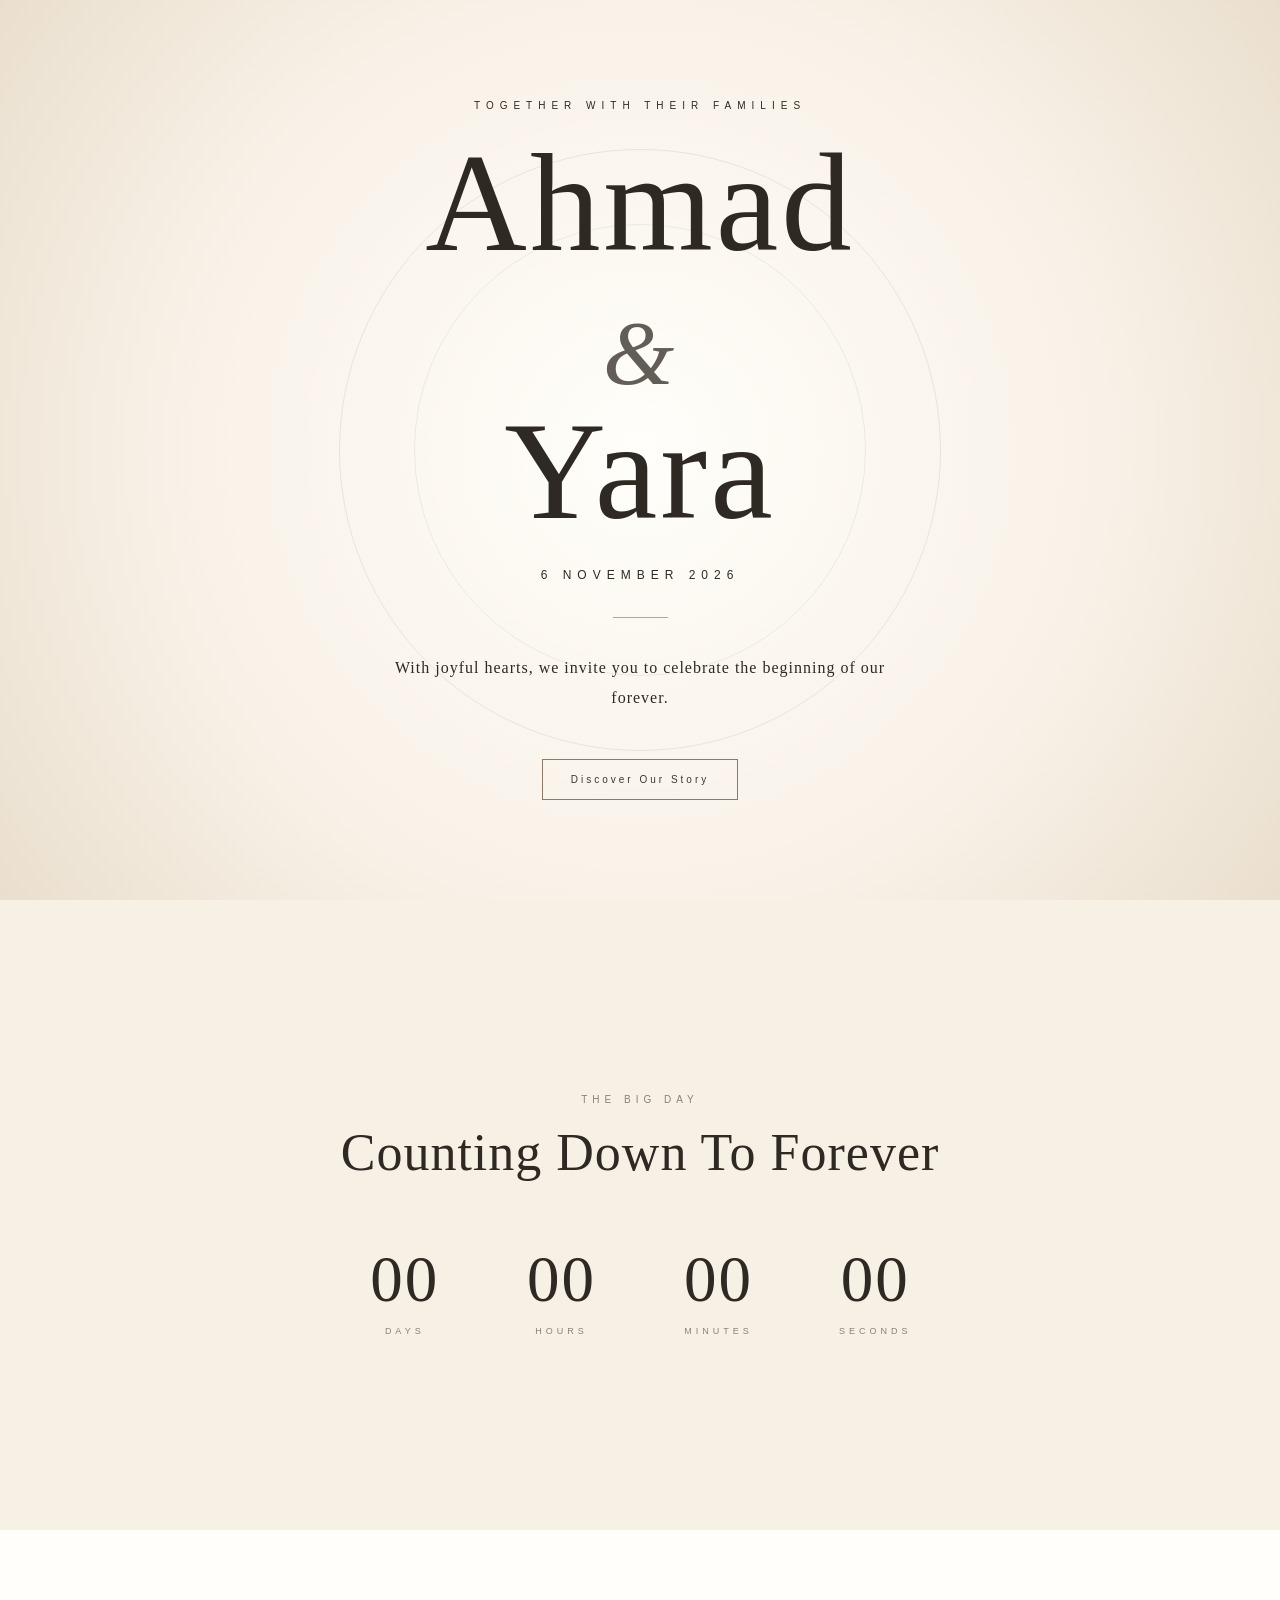
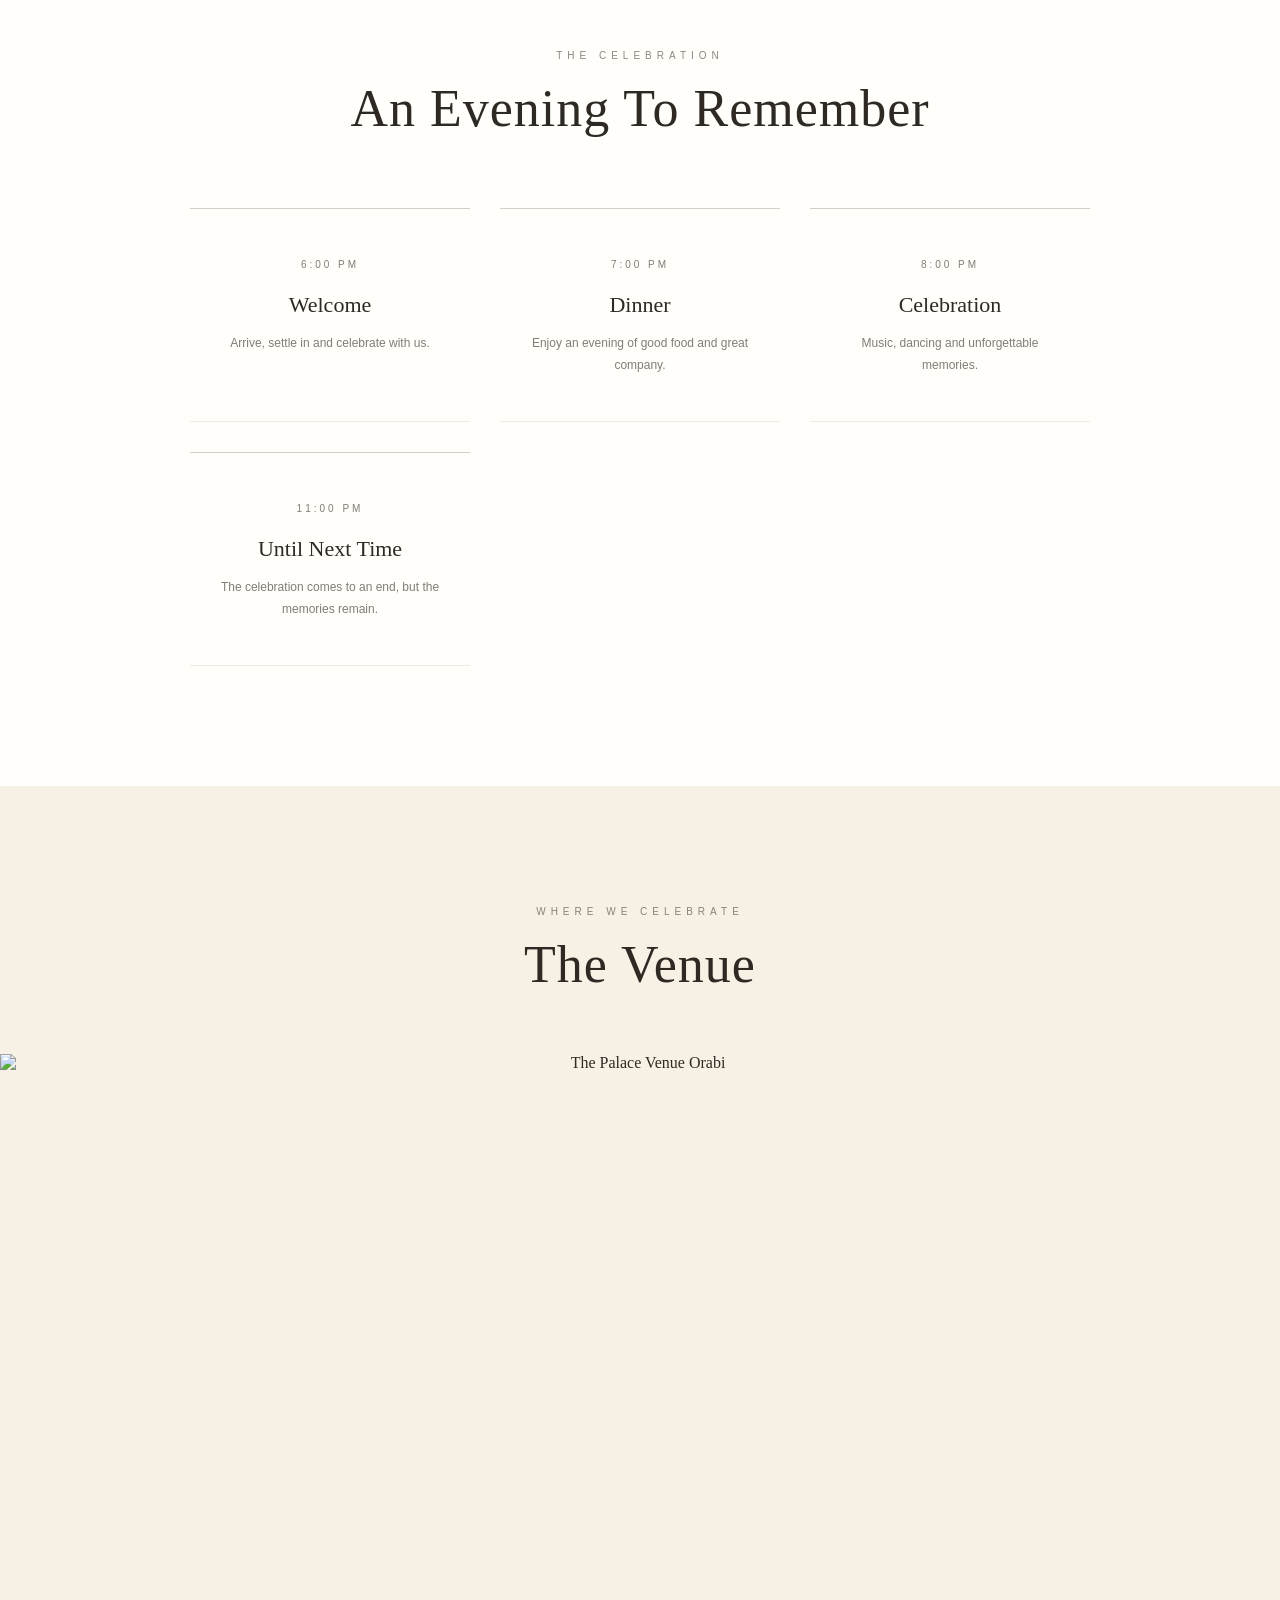
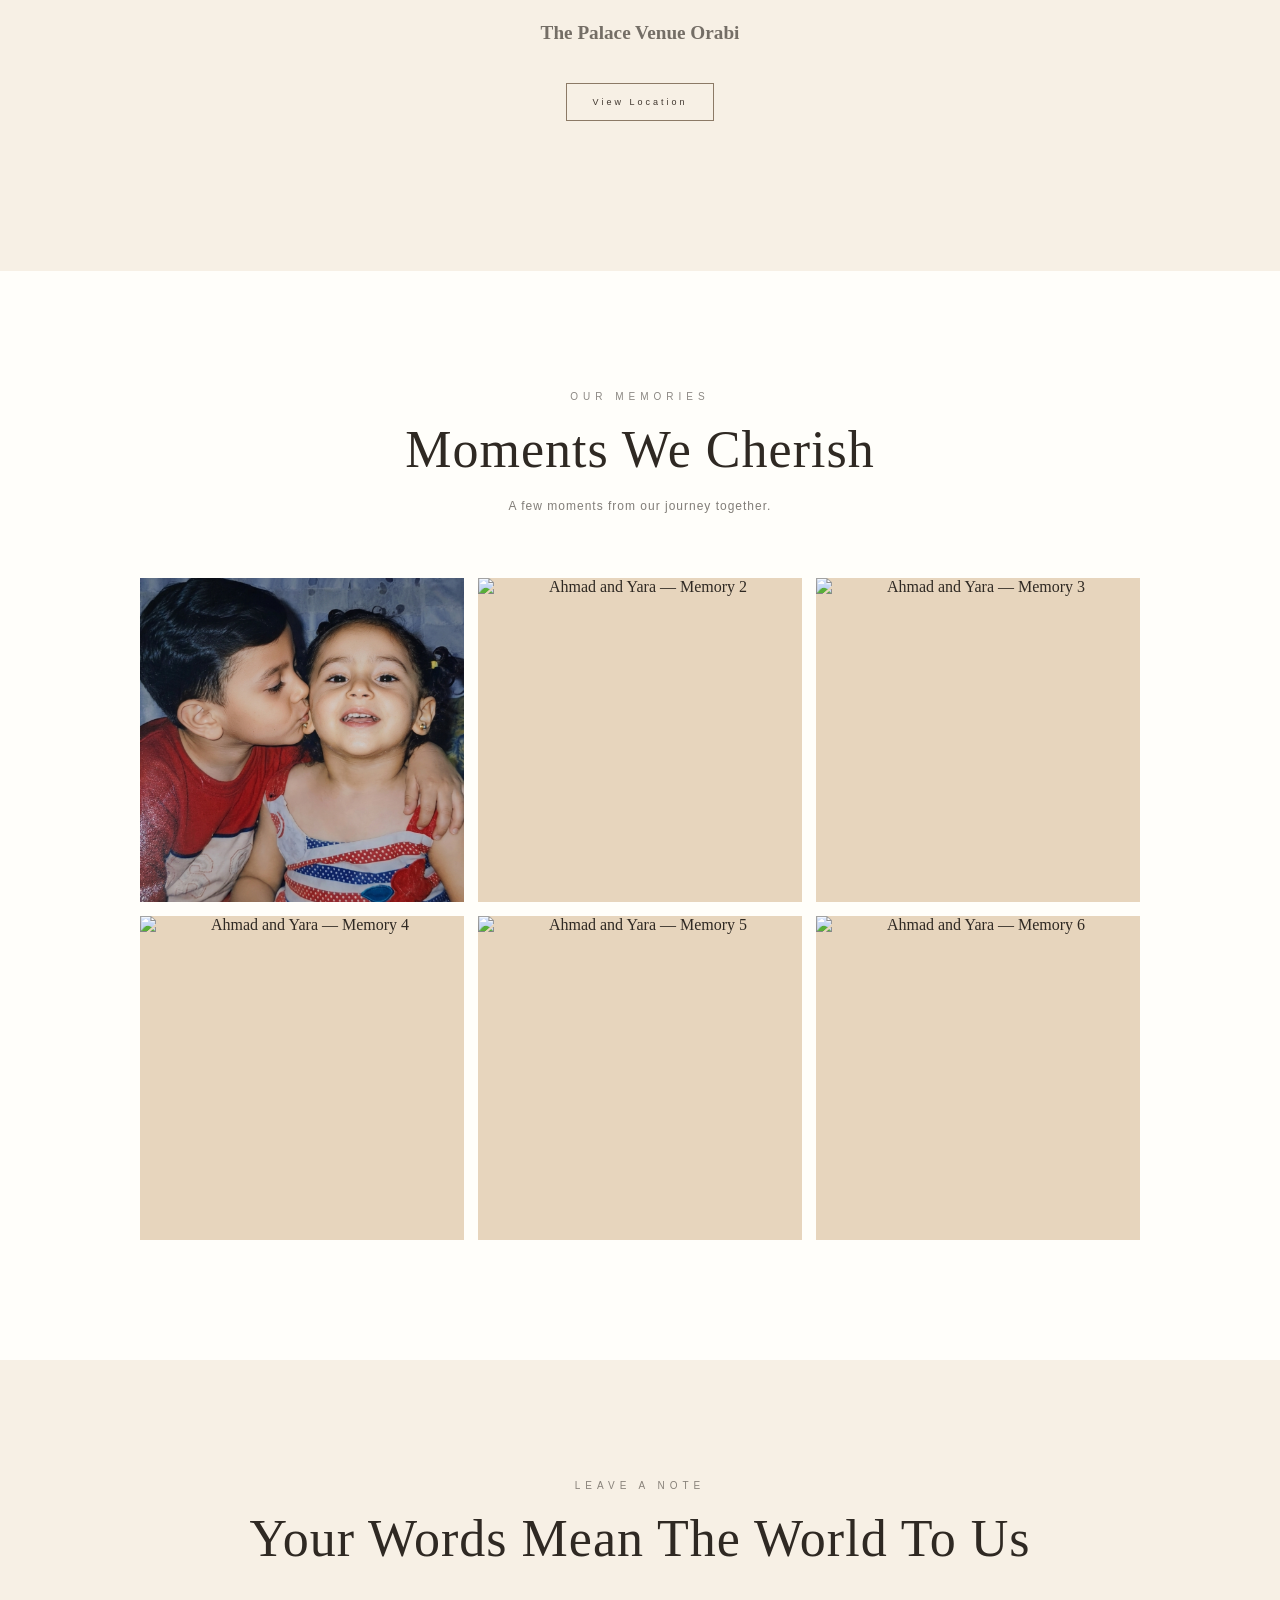
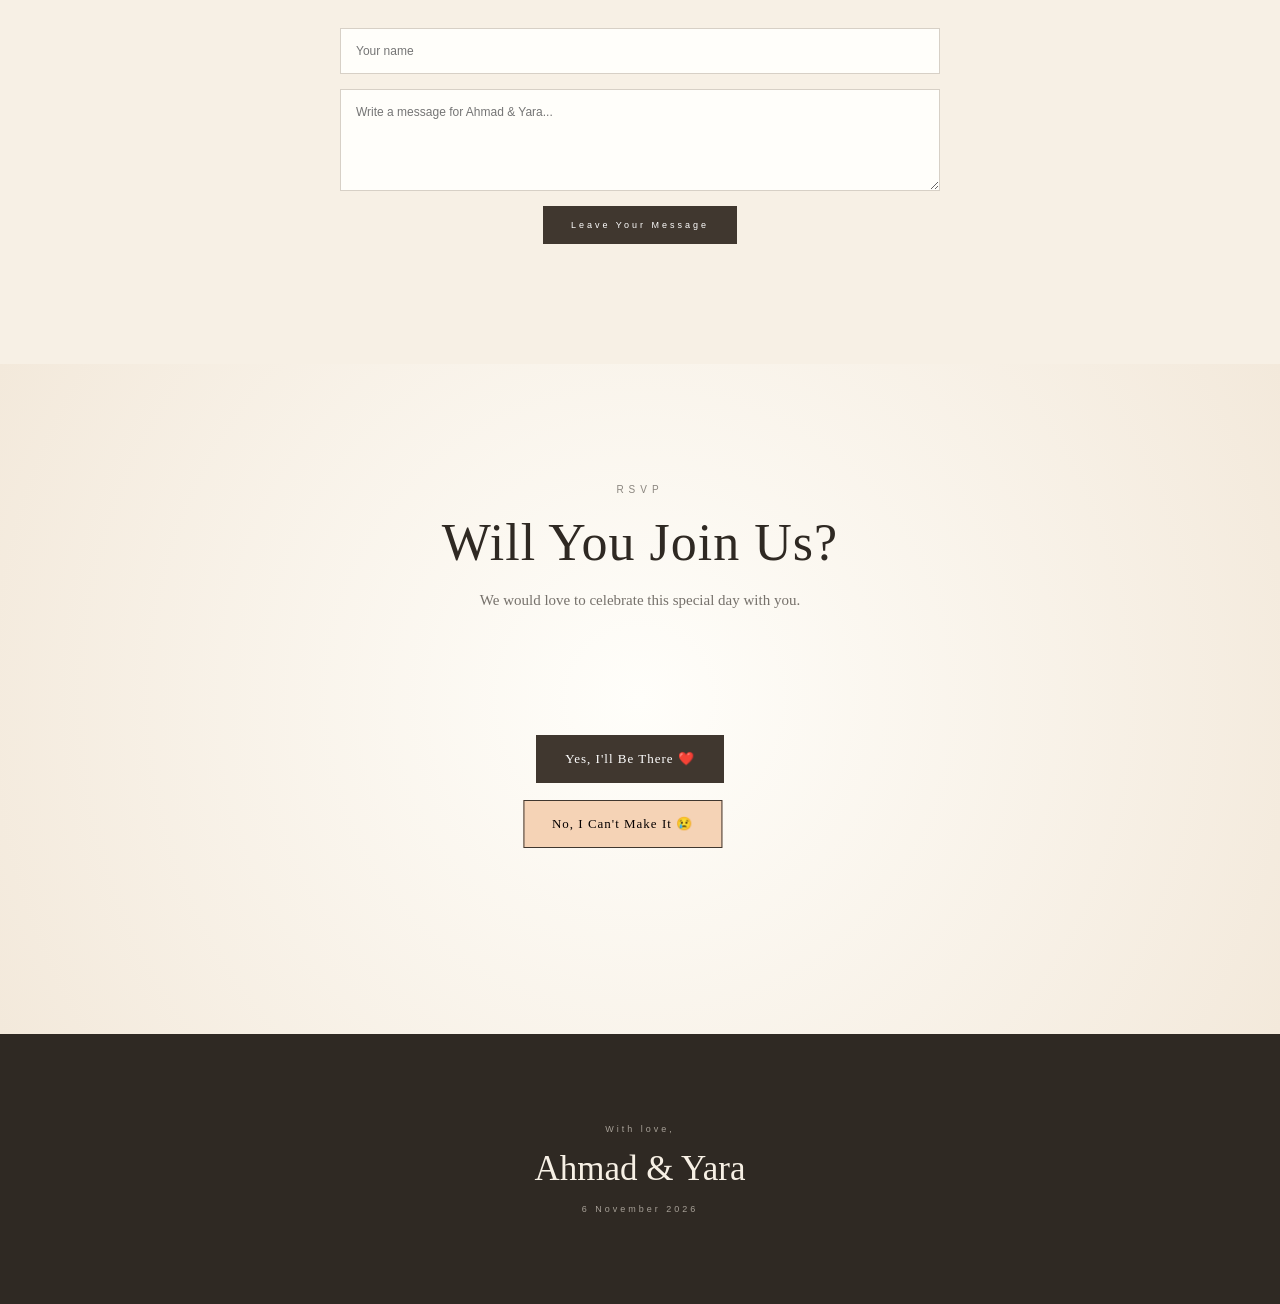
==== invitation.html @ 424bd029 "Initial wedding website" ====
<!DOCTYPE html>
<html lang="en">

<head>

    <meta charset="UTF-8">

    <meta
        name="viewport"
        content="width=device-width, initial-scale=1.0"
    >

    <title>Ahmad & Yara — Our Wedding</title>

    <link
        rel="stylesheet"
        href="invitation.css"
    >

</head>


<body>

    <!-- =====================================================
         WELCOME
    ====================================================== -->

    <section class="welcome" id="welcome">

        <p class="welcome-small">
            TOGETHER WITH THEIR FAMILIES
        </p>

        <h1>
            Ahmad <br>
            <span>&</span> <br>
            Yara
        </h1>

        <p class="welcome-date">
            6 NOVEMBER 2026
        </p>

        <div class="welcome-line"></div>

        <p class="welcome-message">
            With joyful hearts, we invite you to celebrate
            the beginning of our forever.
        </p>

        <a
            href="#countdown"
            class="scroll-button"
        >
            Discover Our Story
        </a>

    </section>


    <!-- =====================================================
         COUNTDOWN
    ====================================================== -->

    <section
        class="countdown-section"
        id="countdown"
    >

        <p class="section-label">
            THE BIG DAY
        </p>

        <h2>
            Counting Down To Forever
        </h2>

        <div class="countdown">

            <div class="countdown-item">
                <span id="days">00</span>
                <small>Days</small>
            </div>

            <div class="countdown-item">
                <span id="hours">00</span>
                <small>Hours</small>
            </div>

            <div class="countdown-item">
                <span id="minutes">00</span>
                <small>Minutes</small>
            </div>

            <div class="countdown-item">
                <span id="seconds">00</span>
                <small>Seconds</small>
            </div>

        </div>

    </section>


<!-- =====================================================
     AGENDA
====================================================== -->

<section
    class="agenda-section"
    id="agenda"
>

    <p class="section-label">
        THE CELEBRATION
    </p>

    <h2>
        An Evening To Remember
    </h2>


    <div class="agenda">

        <div class="agenda-item">

            <span class="agenda-time">
                6:00 PM
            </span>

            <h3>
                Welcome
            </h3>

            <p>
                Arrive, settle in and
                celebrate with us.
            </p>

        </div>


        <div class="agenda-item">

            <span class="agenda-time">
                7:00 PM
            </span>

            <h3>
                Dinner
            </h3>

            <p>
                Enjoy an evening of
                good food and great company.
            </p>

        </div>


        <div class="agenda-item">

            <span class="agenda-time">
                8:00 PM
            </span>

            <h3>
                Celebration
            </h3>

            <p>
                Music, dancing and
                unforgettable memories.
            </p>

        </div>


        <div class="agenda-item">

            <span class="agenda-time">
                11:00 PM
            </span>

            <h3>
                Until Next Time
            </h3>

            <p>
                The celebration comes to
                an end, but the memories remain.
            </p>

        </div>

    </div>

</section>



<!-- =====================================================
     VENUE
====================================================== -->

<section
    class="venue-section"
    id="venue"
>

    <p class="section-label">
        WHERE WE CELEBRATE
    </p>

    <h2>
        The Venue
    </h2>


    <!-- FULL WIDTH VENUE PHOTO -->

    <div class="venue-photo">

        <img
            src="photos/venue.jpg"
            alt="The Palace Venue Orabi"
        >

    </div>


    <!-- VENUE INFORMATION -->

    <div class="venue-info">

        <P style="font-size: larger; font-family: Georgia, 'Times New Roman', Times, serif;"> <b>The Palace Venue Orabi</b></P>


        <a
            href="https://maps.app.goo.gl/vaPX2fvupR7VfsCE7"
            class="location-button"
            target="_blank"
            rel="noopener noreferrer"
        >
            View Location
        </a>

    </div>

</section>



    <!-- =====================================================
     MEMORIES / PHOTOS
====================================================== -->

<section
    class="memories-section"
    id="memories"
>

    <p class="section-label">
        OUR MEMORIES
    </p>

    <h2>
        Moments We Cherish
    </h2>

    <p class="memories-intro">
        A few moments from our journey together.
    </p>


    <div class="photo-grid">

        <div class="photo-placeholder">
            <img
                src="Photos/photo1.jpg"
                alt="Ahmad and Yara — Memory 1"
            >
        </div>

        <div class="photo-placeholder">
            <img
                src="Photos/photo2.jpg"
                alt="Ahmad and Yara — Memory 2"
            >
        </div>

        <div class="photo-placeholder">
            <img
                src="Photos/photo3.jpg"
                alt="Ahmad and Yara — Memory 3"
            >
        </div>

        <div class="photo-placeholder">
            <img
                src="Photos/photo4.jpg"
                alt="Ahmad and Yara — Memory 4"
            >
        </div>

        <div class="photo-placeholder">
            <img
                src="Photos/photo5.jpg"
                alt="Ahmad and Yara — Memory 5"
            >
        </div>

        <div class="photo-placeholder">
            <img
                src="Photos/photo6.jpg"
                alt="Ahmad and Yara — Memory 6"
            >
        </div>

    </div>

</section>


    <!-- =====================================================
         COMMENTS
    ====================================================== -->

    <section
        class="comments-section"
        id="comments"
    >

        <p class="section-label">
            LEAVE A NOTE
        </p>

        <h2>
            Your Words Mean The World To Us
        </h2>

        <form class="comment-form">

            <input
                type="text"
                placeholder="Your name"
                required
            >

            <textarea
                placeholder="Write a message for Ahmad & Yara..."
                rows="5"
                required
            ></textarea>

            <button type="submit">
                Leave Your Message
            </button>

        </form>

    </section>


    <!-- =====================================================
         RSVP
    ====================================================== -->

    <section
        class="rsvp-section"
        id="rsvp"
    >

        <p class="section-label">
            RSVP
        </p>

        <h2>
            Will You Join Us?
        </h2>

        <p class="rsvp-message">
            We would love to celebrate this special
            day with you.
        </p>


        <div class="rsvp-buttons">

            <button
                class="rsvp-yes"
                id="rsvpYes"
            >
                Yes, I'll Be There ❤️
            </button><br>

            <button
                class="rsvp-no"
                id="rsvpNo"
            >
                No, I Can't Make It 😢
            </button>

        </div>

        <p
            class="rsvp-response"
            id="rsvpResponse"
        ></p>

    </section>


    <!-- =====================================================
         FOOTER
    ====================================================== -->

    <footer>

        <p>
            With love,
        </p>

        <h2>
            Ahmad & Yara
        </h2>

        <p>
            6 November 2026
        </p>

    </footer>


    <script src="invitation.js"></script>

</body>

</html>
---- invitation.css ----
/* =========================================================
RESET
========================================================= */

* {
  margin: 0;
  padding: 0;
  box-sizing: border-box;
  }

html {
scroll-behavior: smooth;
}

body {
font-family: Georgia, "Times New Roman", serif;
color: #2f2923;
background: #faf6ed;
overflow-x: hidden;
}

/* =========================================================
GLOBAL
========================================================= */

section {
position: relative;
width: 100%;
padding: 120px 8vw;
}

.section-label {
font-family: Arial, sans-serif;
font-size: 10px;
letter-spacing: 5px;
opacity: 0.55;
margin-bottom: 18px;
}

section h2 {
font-size: clamp(32px, 5vw, 52px);
font-weight: normal;
letter-spacing: 1px;
}

/* =========================================================
WELCOME
========================================================= */

.welcome {
min-height: 100vh;
min-height: 100svh;

display: flex;
flex-direction: column;
align-items: center;
justify-content: center;

text-align: center;

padding: 80px 20px;

background:
    radial-gradient(
        circle at center,
        #fffefa 0%,
        #f8f1e7 60%,
        #eadfce 100%
    );

overflow: hidden;

}

/* =========================================================
WELCOME DECORATIVE CIRCLES
========================================================= */

.welcome::before {
content: "";

position: absolute;

width: 600px;
height: 600px;

border:
    1px solid
    rgba(
        140,
        122,
        102,
        0.15
    );

border-radius: 50%;

top: 50%;
left: 50%;

transform:
    translate(
        -50%,
        -50%
    );

pointer-events: none;

}

.welcome::after {
content: "";

position: absolute;

width: 450px;
height: 450px;

border:
    1px solid
    rgba(
        140,
        122,
        102,
        0.12
    );

border-radius: 50%;

top: 50%;
left: 50%;

transform:
    translate(
        -50%,
        -50%
    );

pointer-events: none;

}

/* =========================================================
WELCOME TEXT
========================================================= */

.welcome-small {
position: relative;
z-index: 2;

font-family: Arial, sans-serif;
font-size: 10px;
letter-spacing: 6px;

opacity: 0.55;

margin-bottom: 25px;

animation:
    fadeUp
    1s
    ease
    both;

}

.welcome h1 {
position: relative;
z-index: 2;

font-size:
    clamp(
        65px,
        11vw,
        145px
    );

font-weight: normal;

line-height: 0.95;

letter-spacing: 3px;

animation:
    fadeUp
    1s
    ease
    0.15s
    both;

}

.welcome h1 span {
font-style: italic;
font-size: 0.65em;
margin: 0 12px;
opacity: 0.75;
}

.welcome-date {
position: relative;
z-index: 2;

margin-top: 30px;

font-family: Arial, sans-serif;
font-size: 12px;
letter-spacing: 6px;

opacity: 0.65;

animation:
    fadeUp
    1s
    ease
    0.3s
    both;

}

/* =========================================================
WELCOME LINE
========================================================= */

.welcome-line {
width: 55px;
height: 1px;

background: #8c7a66;

margin: 35px 0;

opacity: 0.65;

animation:
    expandLine
    1s
    ease
    0.45s
    both;

}

/* =========================================================
WELCOME MESSAGE
========================================================= */

.welcome-message {
position: relative;
z-index: 2;

max-width: 500px;

font-size: 16px;

line-height: 1.9;

letter-spacing: 1px;

opacity: 0.7;

animation:
    fadeUp
    1s
    ease
    0.5s
    both;

}

/* =========================================================
DISCOVER BUTTON
========================================================= */

.scroll-button {
position: relative;
z-index: 2;

display: inline-block;

margin-top: 45px;

padding:
    14px
    28px;

border:
    1px solid
    #8c7a66;

color: #40372f;

text-decoration: none;

font-family: Arial, sans-serif;
font-size: 10px;
letter-spacing: 3px;

transition:
    background 0.35s ease,
    color 0.35s ease,
    transform 0.35s ease;

animation:
    fadeUp
    1s
    ease
    0.65s
    both;

}

.scroll-button:hover {
background: #40372f;
color: #ffffff;

transform:
    translateY(-3px);

}

/* =========================================================
COUNTDOWN
========================================================= */

.countdown-section {
min-height: 70vh;

display: flex;
flex-direction: column;

align-items: center;
justify-content: center;

text-align: center;

background: #f7f0e5;

}

.countdown-section h2 {
margin-bottom: 65px;
}

.countdown {
display: flex;

align-items: center;
justify-content: center;

gap:
    clamp(
        25px,
        6vw,
        80px
    );

}

.countdown-item {
display: flex;
flex-direction: column;

align-items: center;

min-width: 80px;

}

.countdown-item span {
font-size:
clamp(
38px,
6vw,
65px
);

font-weight: normal;

line-height: 1;

letter-spacing: 2px;

}

.countdown-item small {
margin-top: 14px;

font-family: Arial, sans-serif;

font-size: 9px;

letter-spacing: 4px;

text-transform: uppercase;

opacity: 0.55;

}

/* =========================================================
AGENDA
========================================================= */

.agenda-section {
background: #fffefa;
text-align: center;
}

.agenda {
max-width: 900px;

margin:
    70px
    auto
    0;

display: grid;

grid-template-columns:
    repeat(
        3,
        1fr
    );

gap: 30px;

}

.agenda-item {
padding:
45px
25px;

border-top:
    1px solid
    rgba(
        140,
        122,
        102,
        0.35
    );

border-bottom:
    1px solid
    rgba(
        140,
        122,
        102,
        0.15
    );

}

.agenda-time {
font-family: Arial, sans-serif;

font-size: 10px;

letter-spacing: 3px;

opacity: 0.6;

}

.agenda-item h3 {
margin:
20px
0
15px;

font-size: 22px;

font-weight: normal;

}

.agenda-item p {
font-family: Arial, sans-serif;

font-size: 12px;

line-height: 1.8;

opacity: 0.6;

}

/* =========================================================
VENUE
========================================================= */

.venue-section {
background: #f7f0e5;

text-align: center;

padding-left: 0;
padding-right: 0;

}

.venue-section .section-label,
.venue-section > h2 {
margin-left: 20px;
margin-right: 20px;
}

/* =========================================================
VENUE PHOTO
========================================================= */

.venue-photo {
width: 100%;

margin-top: 60px;

overflow: hidden;

position: relative;

height: 55vh;

min-height: 350px;

max-height: 650px;

}

.venue-photo img {
width: 100%;
height: 100%;

display: block;

object-fit: cover;

object-position: center;

transition:
    transform
    1s
    ease;

}

.venue-photo:hover img {
transform:
scale(1.02);
}

/* =========================================================
VENUE INFORMATION
========================================================= */

.venue-info {
padding:
65px
20px
30px;

display: flex;

flex-direction: column;

align-items: center;
justify-content: center;

}

.venue-info h3 {
font-size: 30px;

font-weight: normal;

margin-bottom: 20px;

}

.venue-info p {
font-family: Arial, sans-serif;

font-size: 12px;

line-height: 2;

opacity: 0.65;

}

.location-button {
margin-top: 30px;

padding:
    13px
    26px;

border:
    1px solid
    #8c7a66;

color: #40372f;

text-decoration: none;

font-family: Arial, sans-serif;

font-size: 9px;

letter-spacing: 3px;

transition:
    background 0.3s ease,
    color 0.3s ease,
    transform 0.3s ease;

}

.location-button:hover {
background: #40372f;

color: white;

transform:
    translateY(-2px);

}

/* =========================================================
MEMORIES
========================================================= */

.memories-section {
background: #fffefa;

text-align: center;

}

.memories-intro {
margin-top: 20px;

font-family: Arial, sans-serif;

font-size: 12px;

letter-spacing: 1px;

opacity: 0.6;

}

/* =========================================================
PHOTO GRID
========================================================= */

.photo-grid {
width:
min(
1000px,
90vw
);

margin:
    65px
    auto
    0;

display: grid;

grid-template-columns:
    repeat(
        3,
        1fr
    );

gap: 14px;

}

/* =========================================================
PHOTO BOX
========================================================= */

.photo-placeholder {
position: relative;

width: 100%;

aspect-ratio: 1 / 1;

overflow: hidden;

background: #e7d5bd;

cursor: pointer;

}

/* =========================================================
PHOTO
========================================================= */

.photo-placeholder img {
width: 100%;
height: 100%;

display: block;

object-fit: cover;

object-position: center;

transition:
    transform
    0.7s
    cubic-bezier(
        0.65,
        0,
        0.35,
        1
    );

}

.photo-placeholder:hover img {
transform:
scale(1.06);
}

/* =========================================================
PHOTO OVERLAY
========================================================= */

.photo-placeholder::after {
content: "";

position: absolute;

inset: 0;

background:
    rgba(
        47,
        41,
        35,
        0
    );

pointer-events: none;

transition:
    background
    0.4s
    ease;

}

.photo-placeholder:hover::after {
background:
rgba(
47,
41,
35,
0.12
);
}

/* =========================================================
COMMENTS
========================================================= */

.comments-section {
background: #f7f0e5;

text-align: center;

}

.comment-form {
max-width: 600px;

margin:
    60px
    auto
    0;

display: flex;

flex-direction: column;

gap: 15px;

}

.comment-form input,
.comment-form textarea {
width: 100%;

padding: 15px;

border:
    1px solid
    rgba(
        140,
        122,
        102,
        0.35
    );

background: #fffefa;

font-family: Arial, sans-serif;

font-size: 12px;

color: #342d26;

outline: none;

resize: vertical;

}

.comment-form input:focus,
.comment-form textarea:focus {
border-color:
#8c7a66;
}

.comment-form button {
align-self: center;

padding:
    14px
    28px;

border: none;

background: #40372f;

color: white;

font-family: Arial, sans-serif;

font-size: 9px;

letter-spacing: 3px;

cursor: pointer;

transition:
    transform 0.3s ease,
    opacity 0.3s ease;

}

.comment-form button:hover {
transform:
translateY(-2px);

opacity: 0.9;

}

/* =========================================================
RSVP SECTION
========================================================= */

.rsvp-section {
min-height: 70vh;

display: flex;

flex-direction: column;

align-items: center;

justify-content: center;

text-align: center;

background:
    radial-gradient(
        circle at center,
        #fffefa,
        #f3e9db
    );

/*
 * IMPORTANT:
 * Prevents the playground from
 * affecting the rest of the page.
 */

overflow: hidden;

}

.rsvp-message {
margin-top: 20px;

font-size: 15px;

opacity: 0.65;

}

/* =========================================================
RSVP PLAYGROUND
========================================================= */

.rsvp-buttons {
position: relative;

width:
    min(
        700px,
        90vw
    );

height: 220px;

margin-top: 40px;

display: flex;

align-items: center;

justify-content: center;

gap: 20px;

}

/* =========================================================
RSVP BUTTON BASE
========================================================= */

.rsvp-buttons button {
padding:
15px
28px;

font-family:
    Georgia,
    "Times New Roman",
    serif;

font-size: 13px;

letter-spacing: 1px;

cursor: pointer;

border-radius: 0;

white-space: nowrap;

}

/* =========================================================
YES BUTTON
========================================================= */

.rsvp-yes {
position: relative;

border:
    1px solid
    #40372f;

background:
    #40372f;

color: white;

z-index: 10;

transition:
    transform
    0.3s
    ease;

}

.rsvp-yes:hover {
transform:
translateY(-3px);
}

/* =========================================================
NO BUTTON
========================================================= */

.rsvp-no {
    position: absolute;

    left: 47.5%;
    top: calc(50% + 65px);

    transform: translate(-50%, -50%);

    background: #f5d3b6;
    color: #060000;
    border: 1px solid #40372f;

    white-space: nowrap;
    z-index: 20;

    transition:
        left 0.65s cubic-bezier(0.25, 0.8, 0.25, 1),
        top 0.65s cubic-bezier(0.25, 0.8, 0.25, 1),
        transform 0.2s ease;

}

/* =========================================================
NO BUTTON HOVER
========================================================= */

.rsvp-no:hover {
transform:
scale(1.05);
}

/* =========================================================
NO BUTTON ACCEPTED
========================================================= */

.rsvp-no.accepted {
opacity: 0;

pointer-events: none;

transform:
    scale(0);

}

/* =========================================================
RSVP RESPONSE
========================================================= */

.rsvp-response {
margin-top: 20px;

font-size: 15px;

min-height: 25px;

opacity: 0.75;

transition:
    opacity
    0.3s
    ease;

}

/* =========================================================
FOOTER
========================================================= */

footer {
padding:
80px
20px;

text-align: center;

background:
    #2f2923;

color:
    #f7f0e5;

}

footer p {
font-family:
Arial,
sans-serif;

font-size: 9px;

letter-spacing: 3px;

opacity: 0.6;

margin: 10px 0;

}

footer h2 {
margin:
15px 0;

font-size: 35px;

font-weight: normal;

}

/* =========================================================
ANIMATIONS
========================================================= */

@keyframes fadeUp {

from {
    opacity: 0;

    transform:
        translateY(25px);
}

to {
    opacity: 1;

    transform:
        translateY(0);
}

}

@keyframes expandLine {

from {
    width: 0;

    opacity: 0;
}

to {
    width: 55px;

    opacity: 0.65;
}

}

/* =========================================================
MOBILE
========================================================= */

@media (max-width: 700px) {

section {
    padding:
        90px
        20px;
}


/* =====================================================
   WELCOME
===================================================== */

.welcome {
    min-height: 100svh;
}

.welcome::before {
    width: 380px;
    height: 380px;
}

.welcome::after {
    width: 290px;
    height: 290px;
}

.welcome h1 {
    font-size:
        clamp(
            52px,
            16vw,
            85px
        );

    letter-spacing: 1px;
}

.welcome h1 span {
    margin:
        0 5px;
}

.welcome-date {
    font-size: 10px;
    letter-spacing: 4px;
}

.welcome-message {
    max-width: 320px;

    font-size: 14px;
}


/* =====================================================
   COUNTDOWN
===================================================== */

.countdown-section {
    min-height: 60vh;
}

.countdown-section h2 {
    margin-bottom: 45px;
}

.countdown {
    gap: 12px;

    width: 100%;
}

.countdown-item {
    min-width: 55px;
}

.countdown-item span {
    font-size: 32px;
}

.countdown-item small {
    font-size: 7px;

    letter-spacing: 2px;
}


/* =====================================================
   AGENDA
===================================================== */

.agenda {
    grid-template-columns:
        1fr;

    margin-top: 45px;

    gap: 0;
}

.agenda-item {
    padding:
        35px
        20px;
}


/* =====================================================
   VENUE
===================================================== */

.venue-photo {
    width: 100%;

    height: 45vh;

    min-height: 250px;

    max-height: 500px;

    margin-top: 45px;
}

.venue-info {
    padding:
        40px
        25px
        30px;
}

.venue-info h3 {
    font-size: 26px;
}


/* =====================================================
   MEMORIES
===================================================== */

.photo-grid {
    width: 100%;

    grid-template-columns:
        repeat(
            2,
            1fr
        );

    gap: 8px;

    margin-top: 45px;
}

.photo-placeholder {
    aspect-ratio: 1 / 1;
}

.photo-placeholder img {
    width: 100%;
    height: 100%;

    object-fit: cover;
}


/* =====================================================
   COMMENTS
===================================================== */

.comment-form {
    margin-top: 45px;
}


/* =====================================================
   RSVP
===================================================== */

.rsvp-section {
    min-height: 65vh;

    overflow: hidden;
}

.rsvp-buttons {
    width:
        100%;

    max-width:
        500px;

    height:
        250px;

    margin-top:
        30px;
}

.rsvp-buttons button {
    padding:
        14px
        20px;

    font-size:
        12px;
}

.rsvp-yes {
    position:
        relative;

    z-index:
        10;
}

/*
 * DO NOT set left/top/transform here.
 *
 * JavaScript controls them.
 */

.rsvp-no {
        position: absolute;

    left: 47.5%;
    top: calc(50% + 65px);

    transform: translate(-50%, -50%);

    background: #f5d3b6;
    color: #060000;
    border: 1px solid #40372f;

    white-space: nowrap;
    z-index: 20;

    transition:
        left 0.65s cubic-bezier(0.25, 0.8, 0.25, 1),
        top 0.65s cubic-bezier(0.25, 0.8, 0.25, 1),
        transform 0.2s ease;
}


/* =====================================================
   FOOTER
===================================================== */

footer h2 {
    font-size: 28px;
}

}

/* =========================================================
VERY SMALL PHONES
========================================================= */

@media (max-width: 400px) {

.countdown {
    gap: 7px;
}

.countdown-item {
    min-width: 48px;
}

.countdown-item span {
    font-size: 27px;
}

.countdown-item small {
    font-size: 6px;

    letter-spacing:
        1.5px;
}

.photo-grid {
    gap: 6px;
}


/* RSVP */

.rsvp-buttons {
    height:
        260px;
}

.rsvp-buttons button {
    font-size:
        11px;

    padding:
        13px
        16px;
}

}
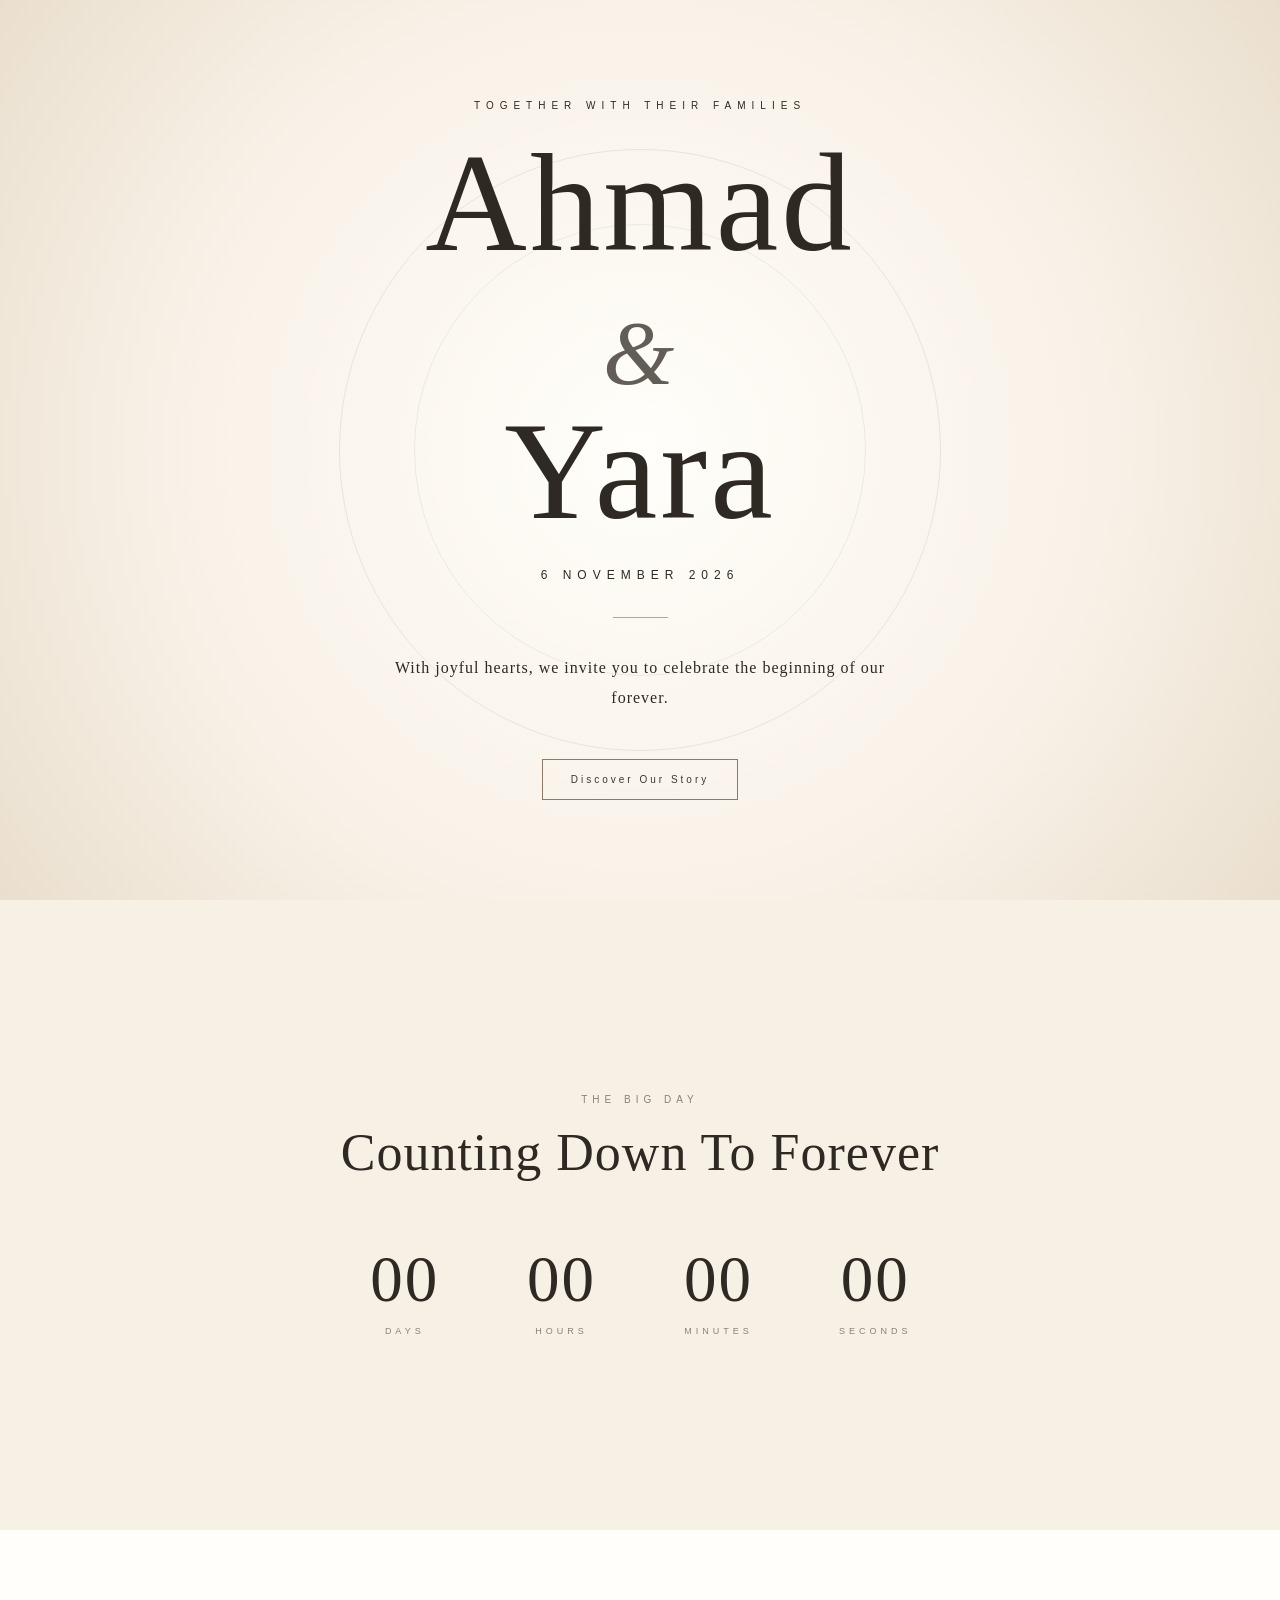
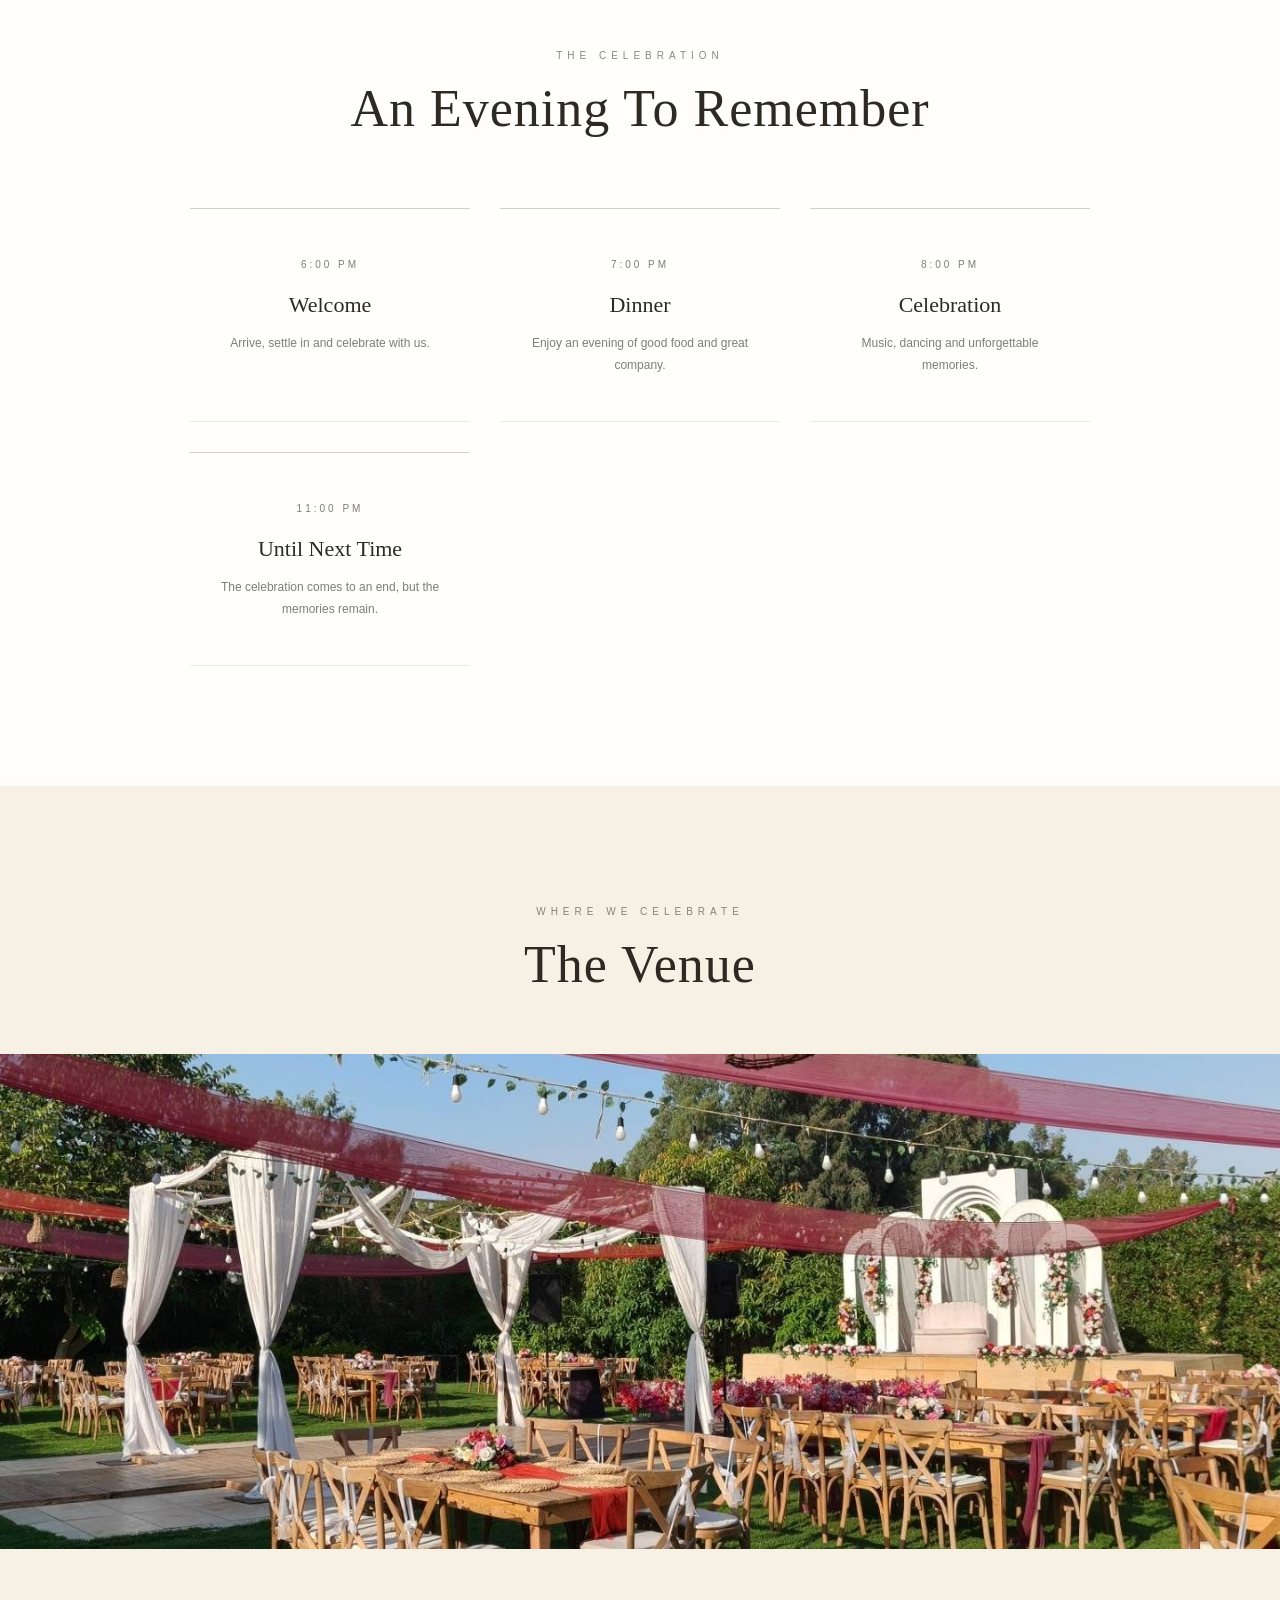
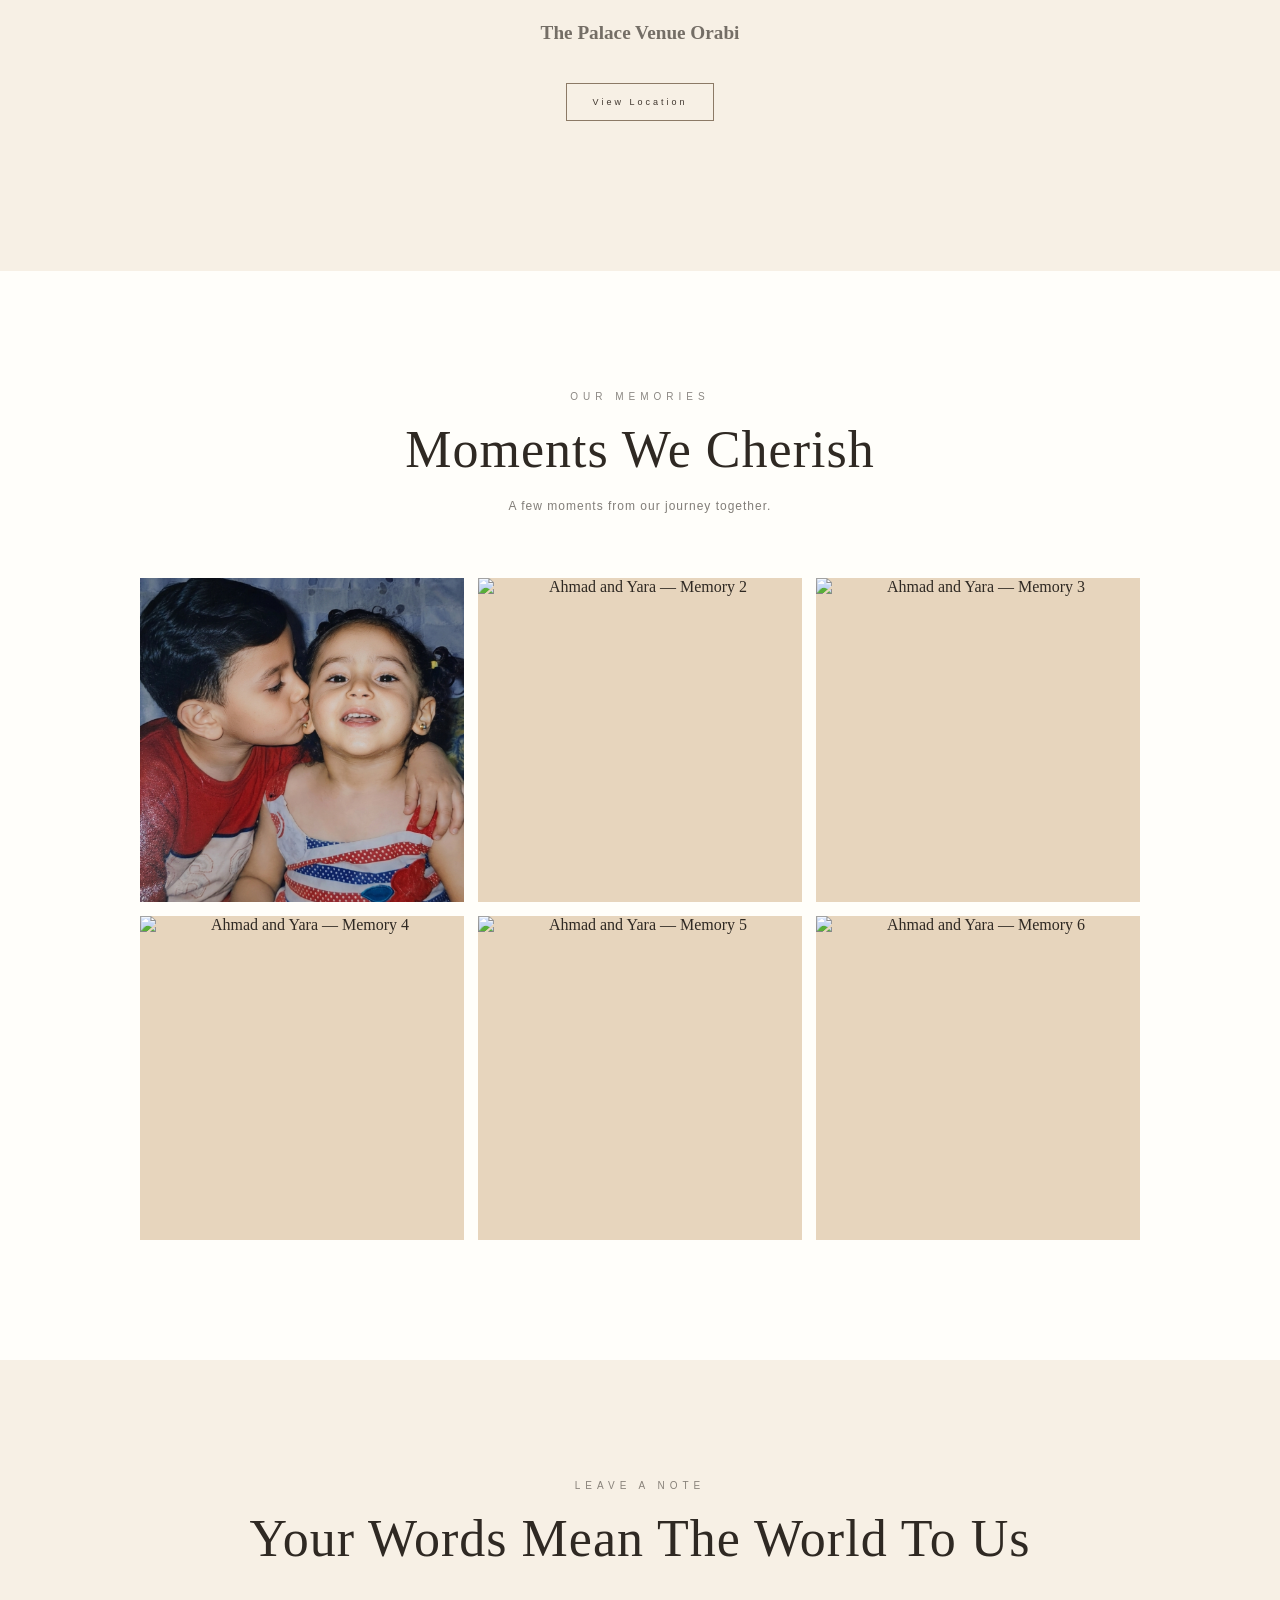
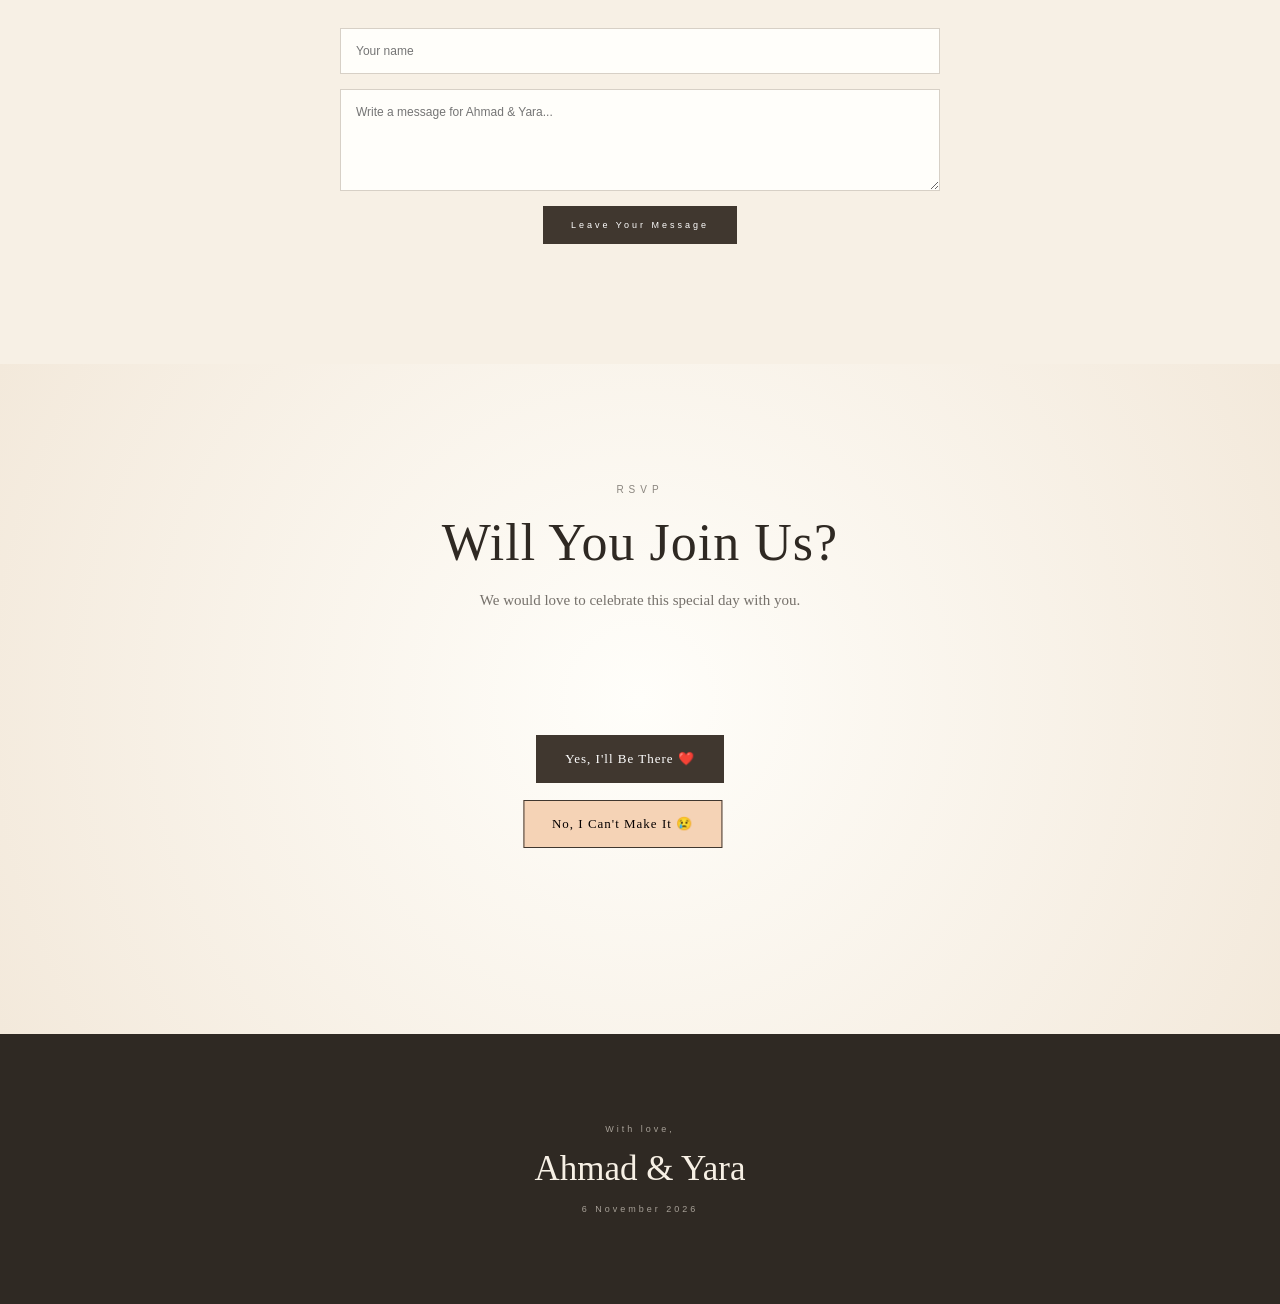
==== commit 3acfe0ba: "Fix venue photo issue" ====
--- a/invitation.html
+++ b/invitation.html
@@ -223,7 +223,7 @@
     <div class="venue-photo">
 
         <img
-            src="photos/venue.jpg"
+            src="Photos/venue.jpg"
             alt="The Palace Venue Orabi"
         >
 
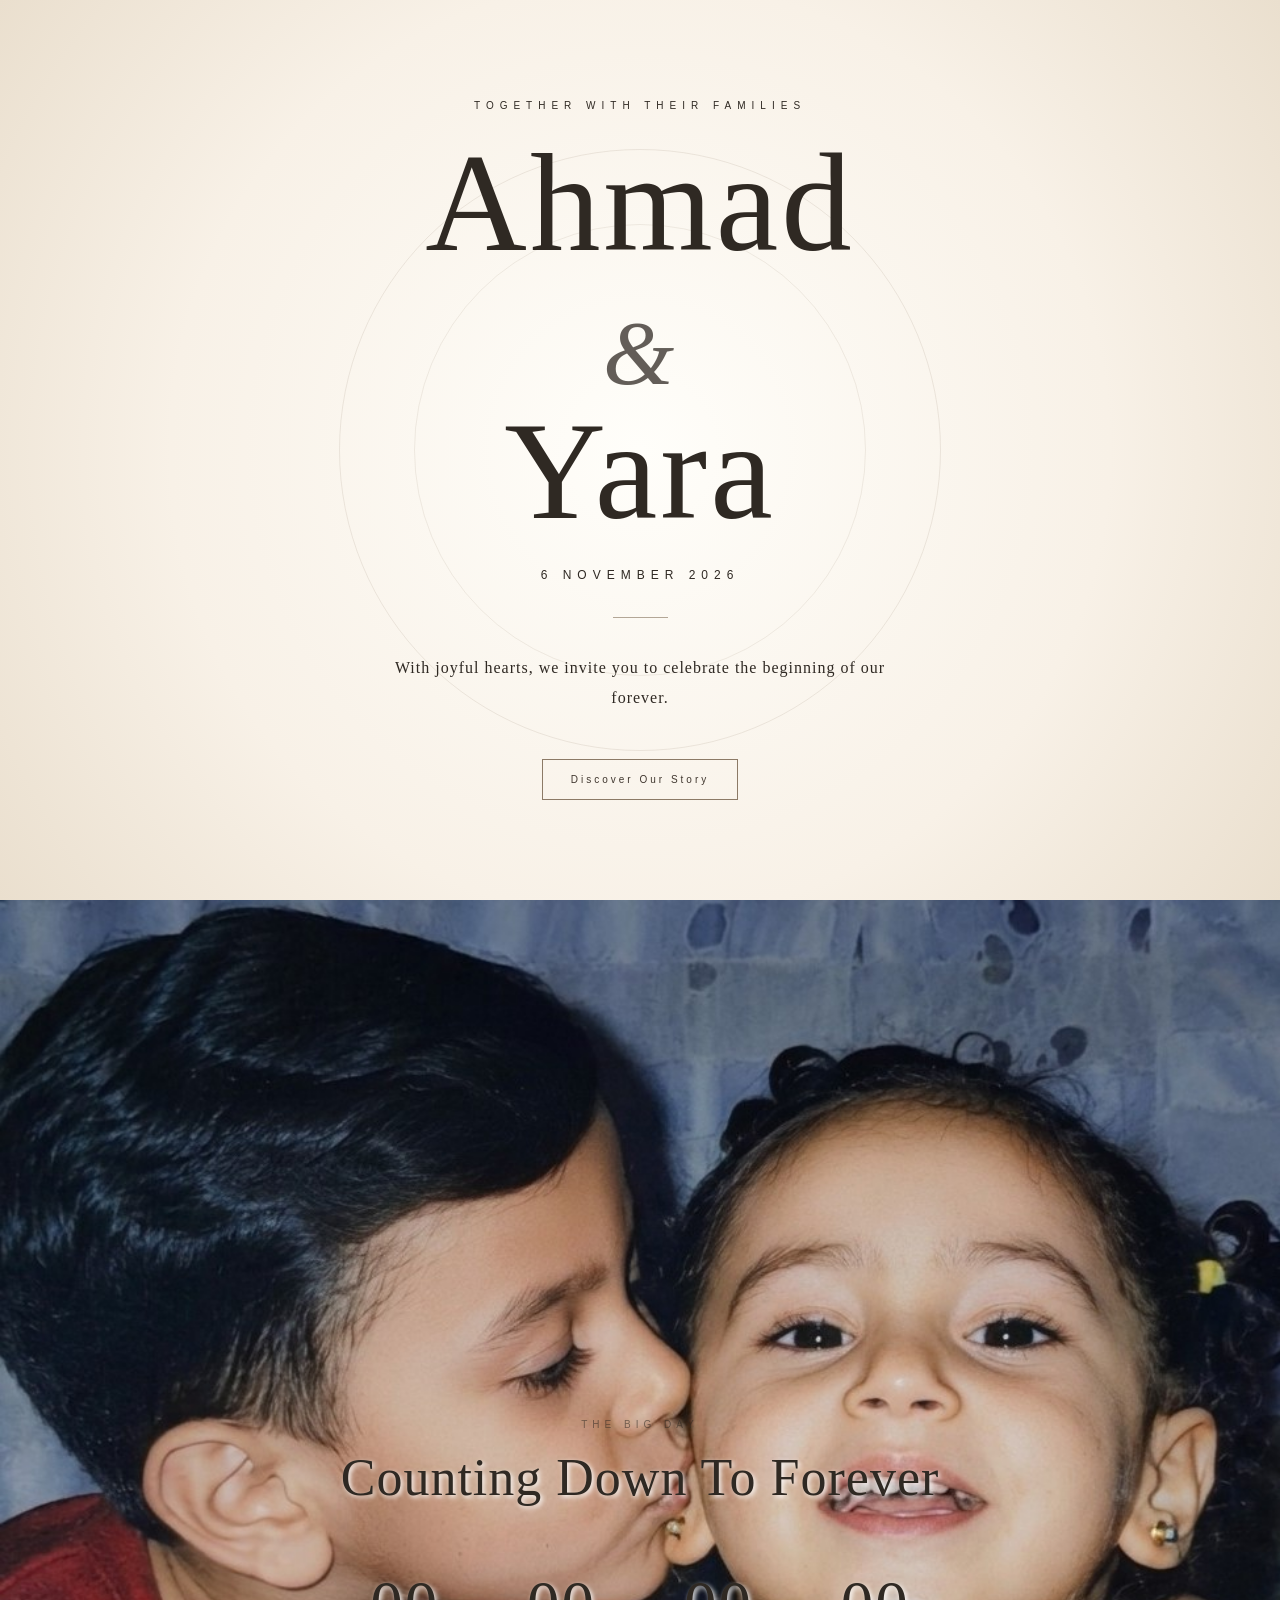
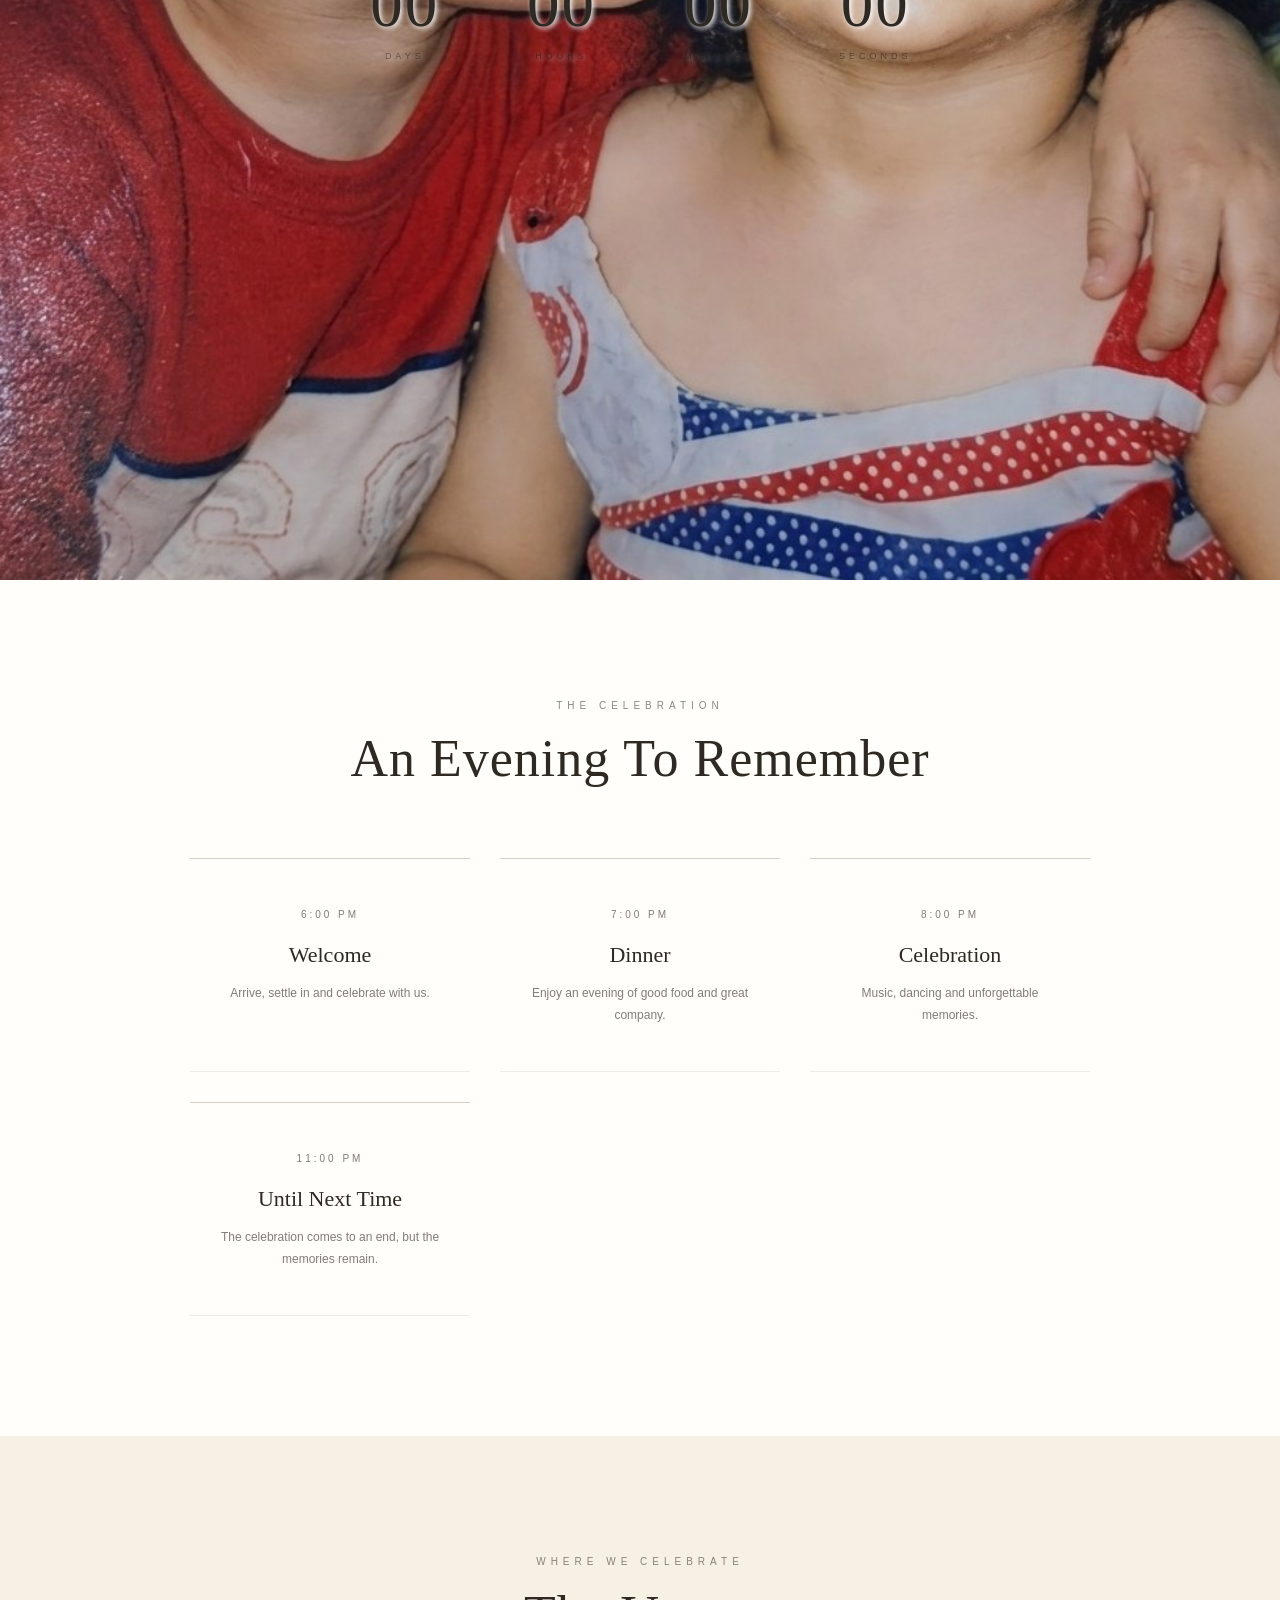
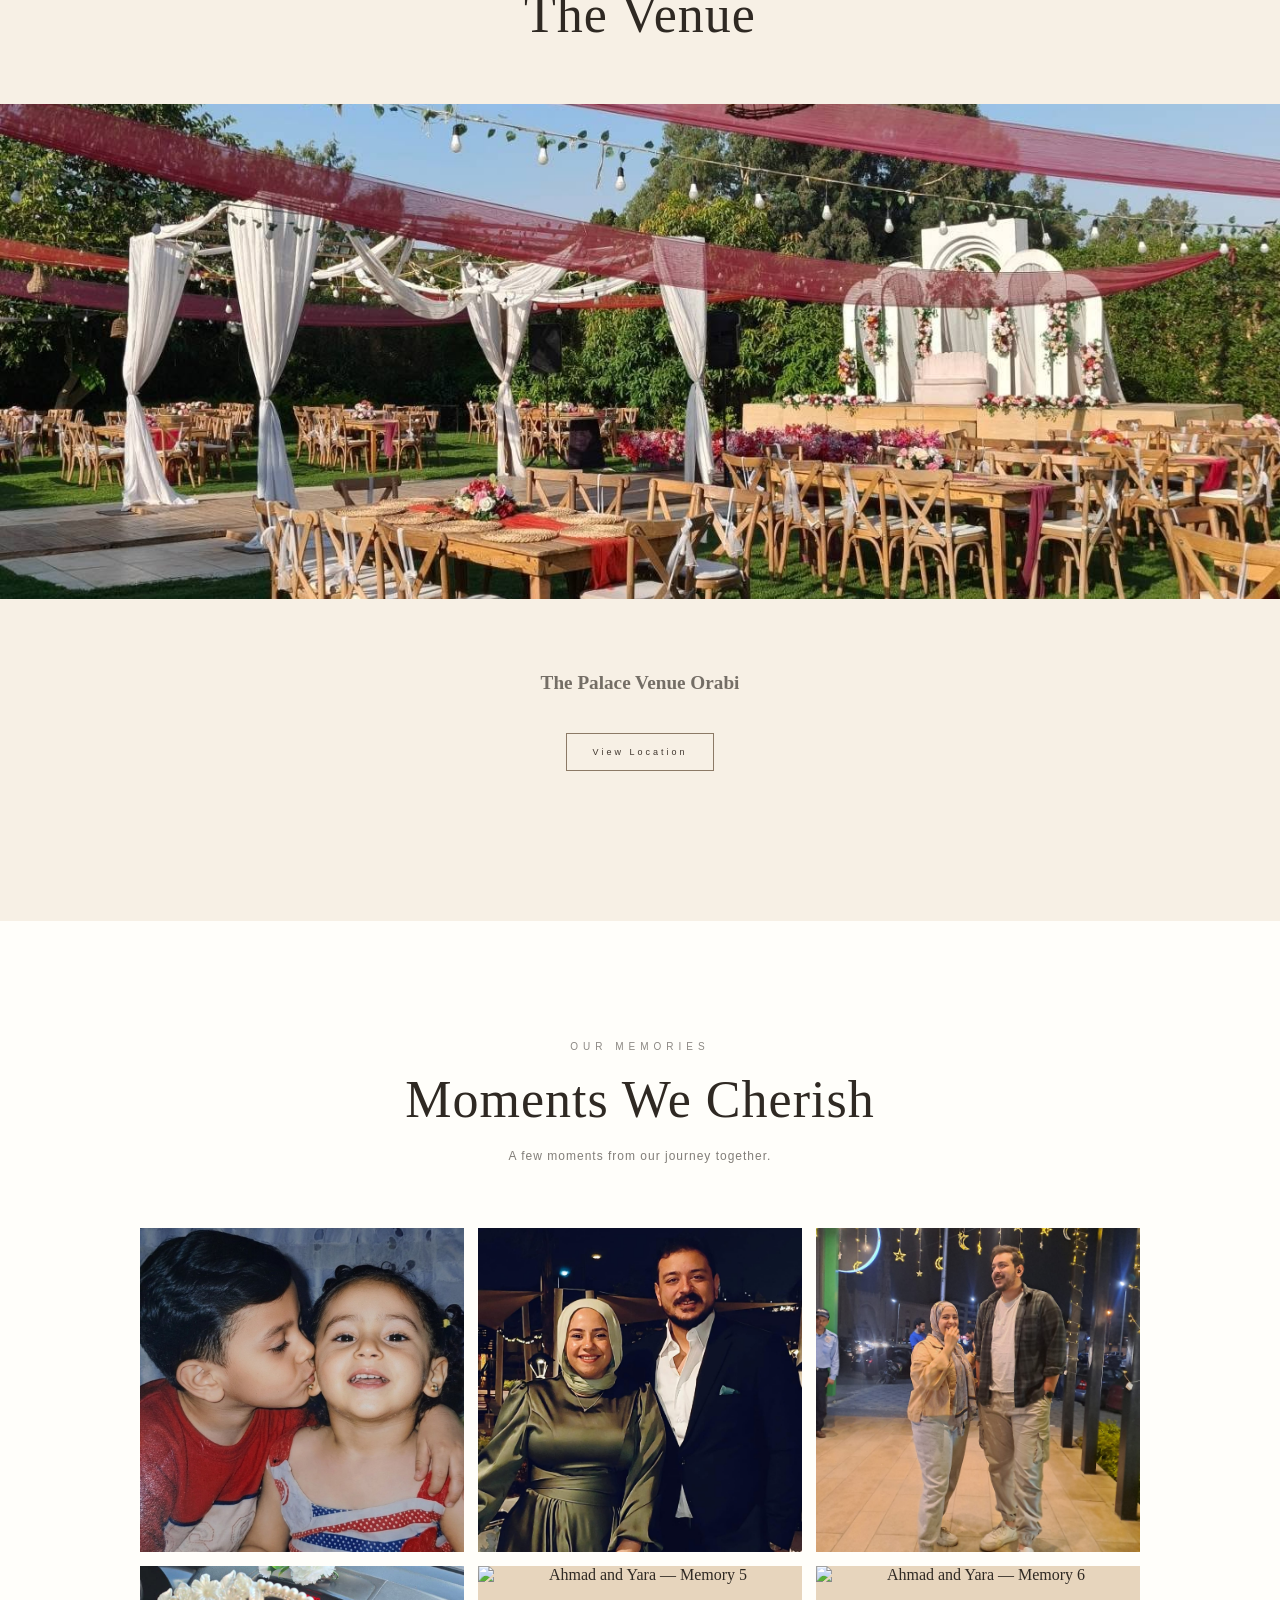
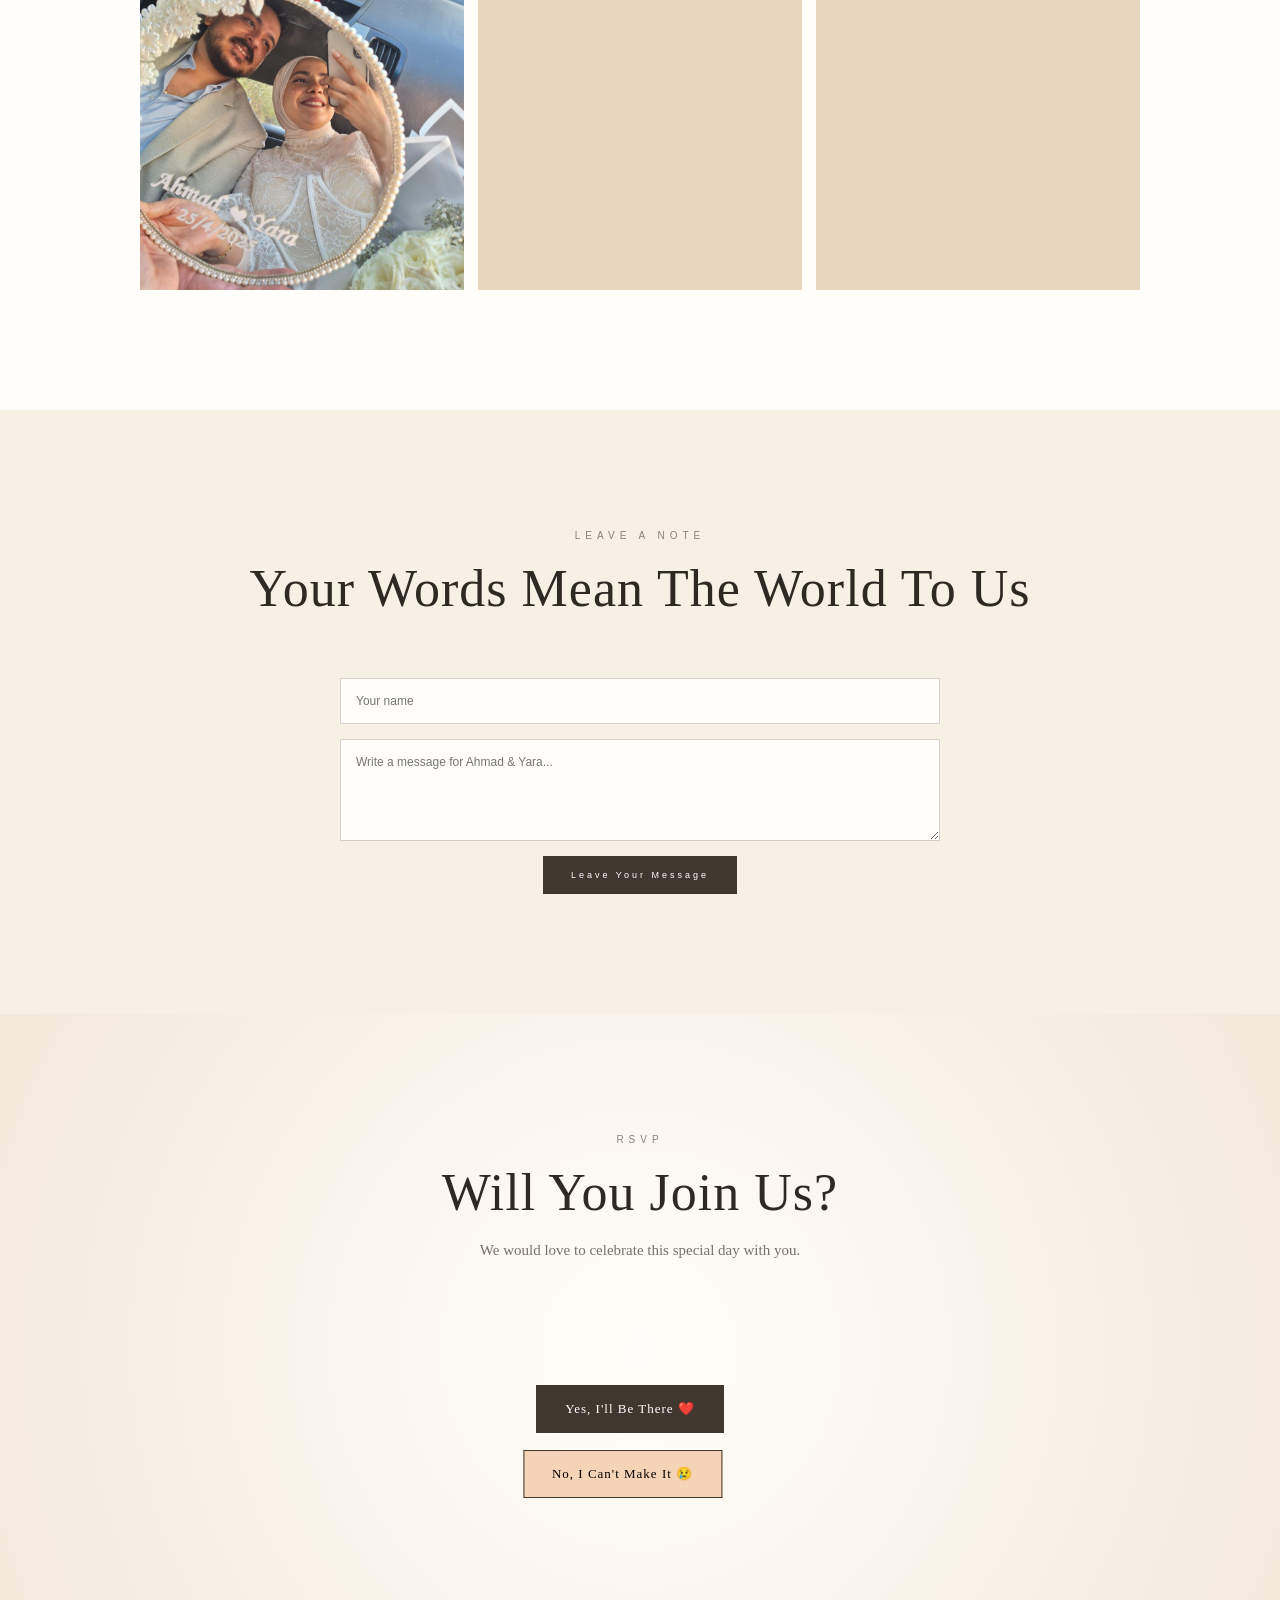
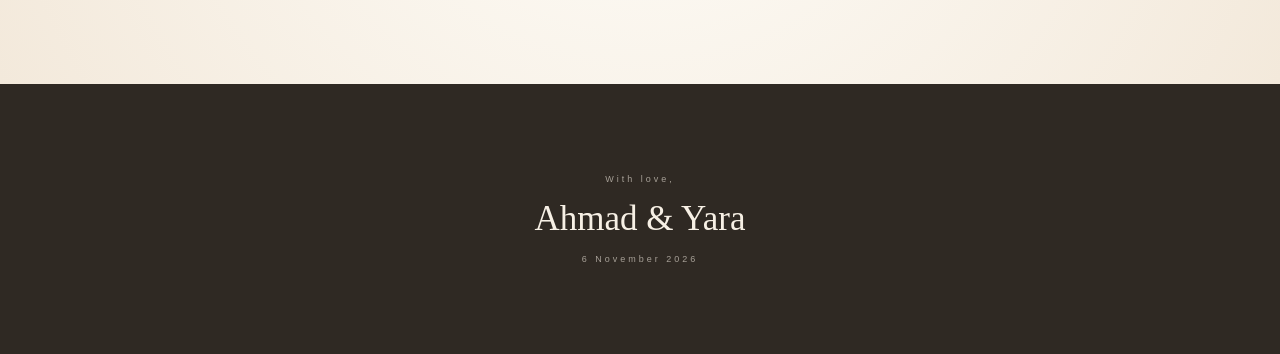
==== commit 6abbeea0: "Adding countdown background" ====
--- a/invitation.html
+++ b/invitation.html
@@ -11,6 +11,7 @@
     >
 
     <title>Ahmad & Yara — Our Wedding</title>
+    <link rel="icon" type="image/png" href="/Photos/wedding-invitation.png">
 
     <link
         rel="stylesheet"
@@ -72,11 +73,11 @@
             THE BIG DAY
         </p>
 
-        <h2>
+        <h2 style="text-shadow: 2px 2px 5px white;">
             Counting Down To Forever
         </h2>
 
-        <div class="countdown">
+        <div class="countdown" style="text-shadow: 2px 2px 5px white;">
 
             <div class="countdown-item">
                 <span id="days">00</span>
--- a/invitation.css
+++ b/invitation.css
@@ -325,7 +325,7 @@
 
 .countdown-section {
 min-height: 70vh;
-
+height: auto;
 display: flex;
 flex-direction: column;
 
@@ -334,8 +334,9 @@
 
 text-align: center;
 
-background: #f7f0e5;
-
+background-image: url(Photos/photo1.jpg);
+background-size: 100% auto;
+aspect-ratio: 1 / 1;
 }
 
 .countdown-section h2 {
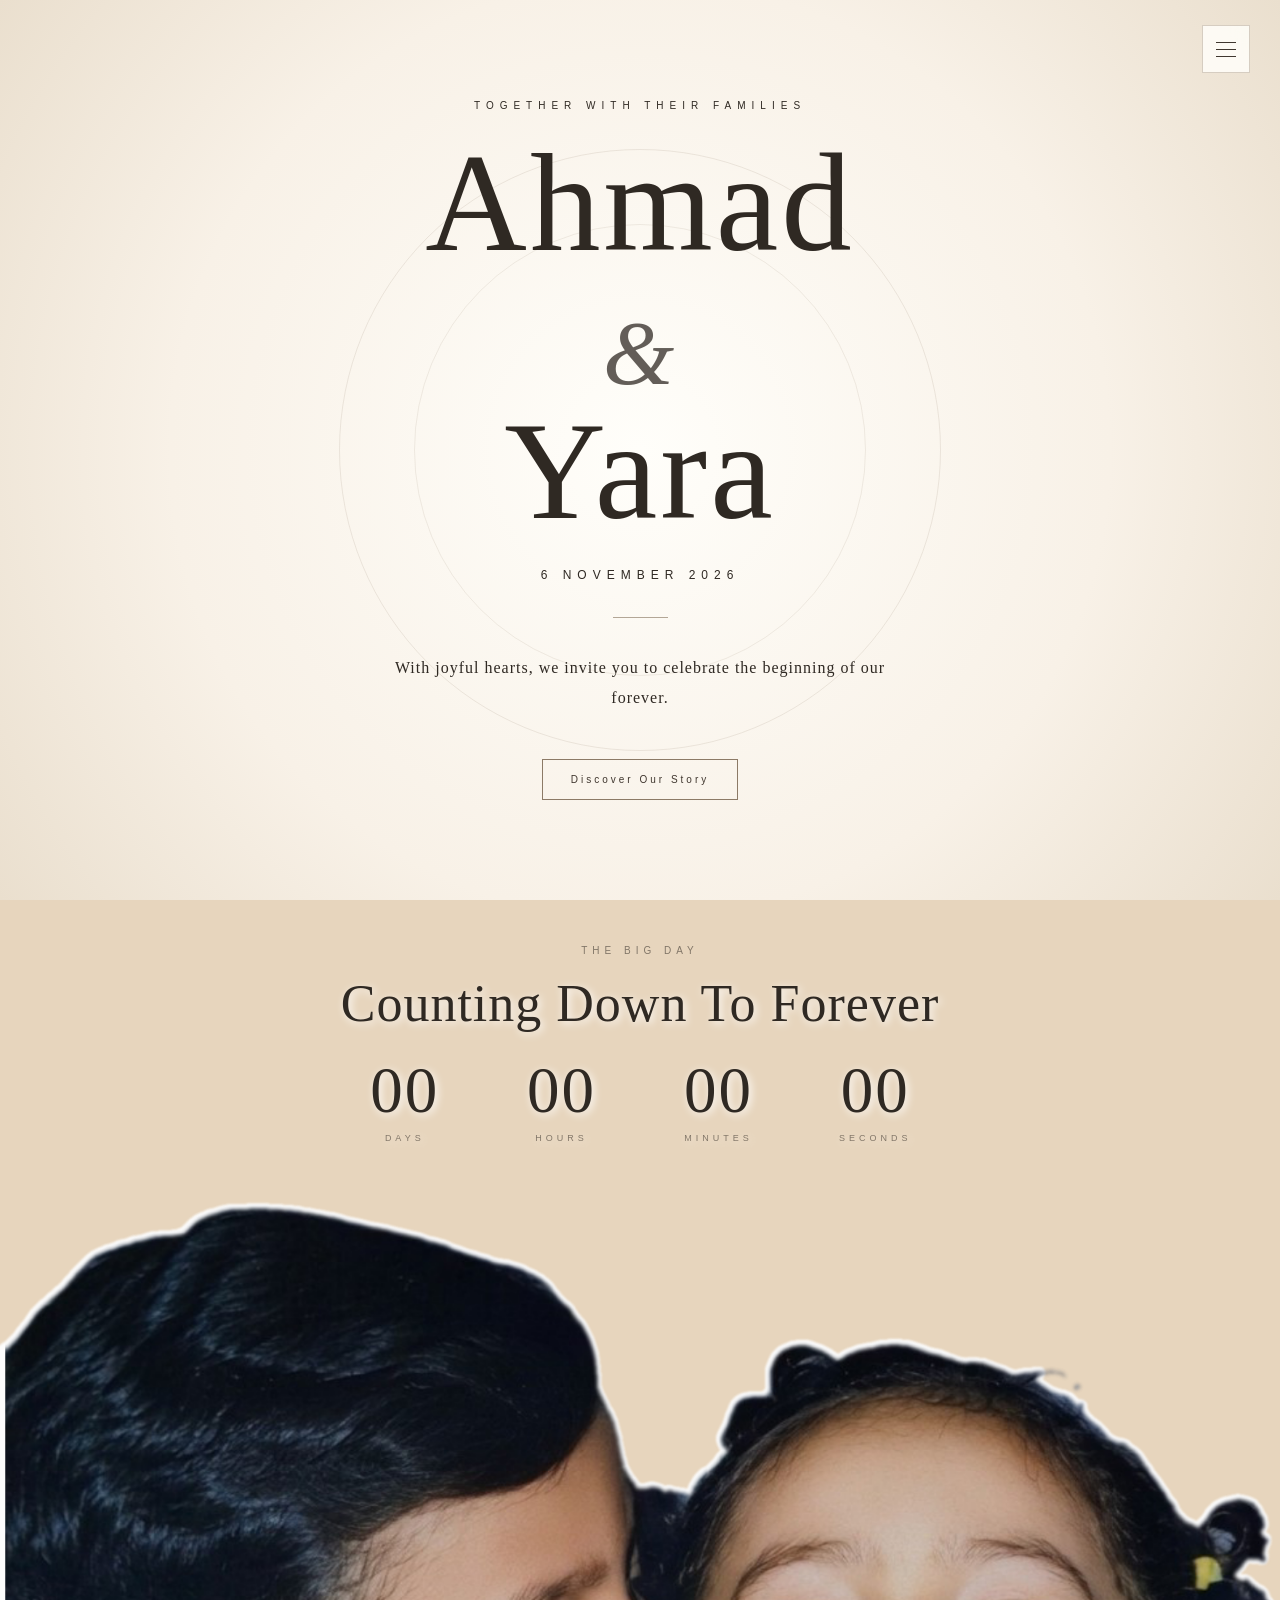
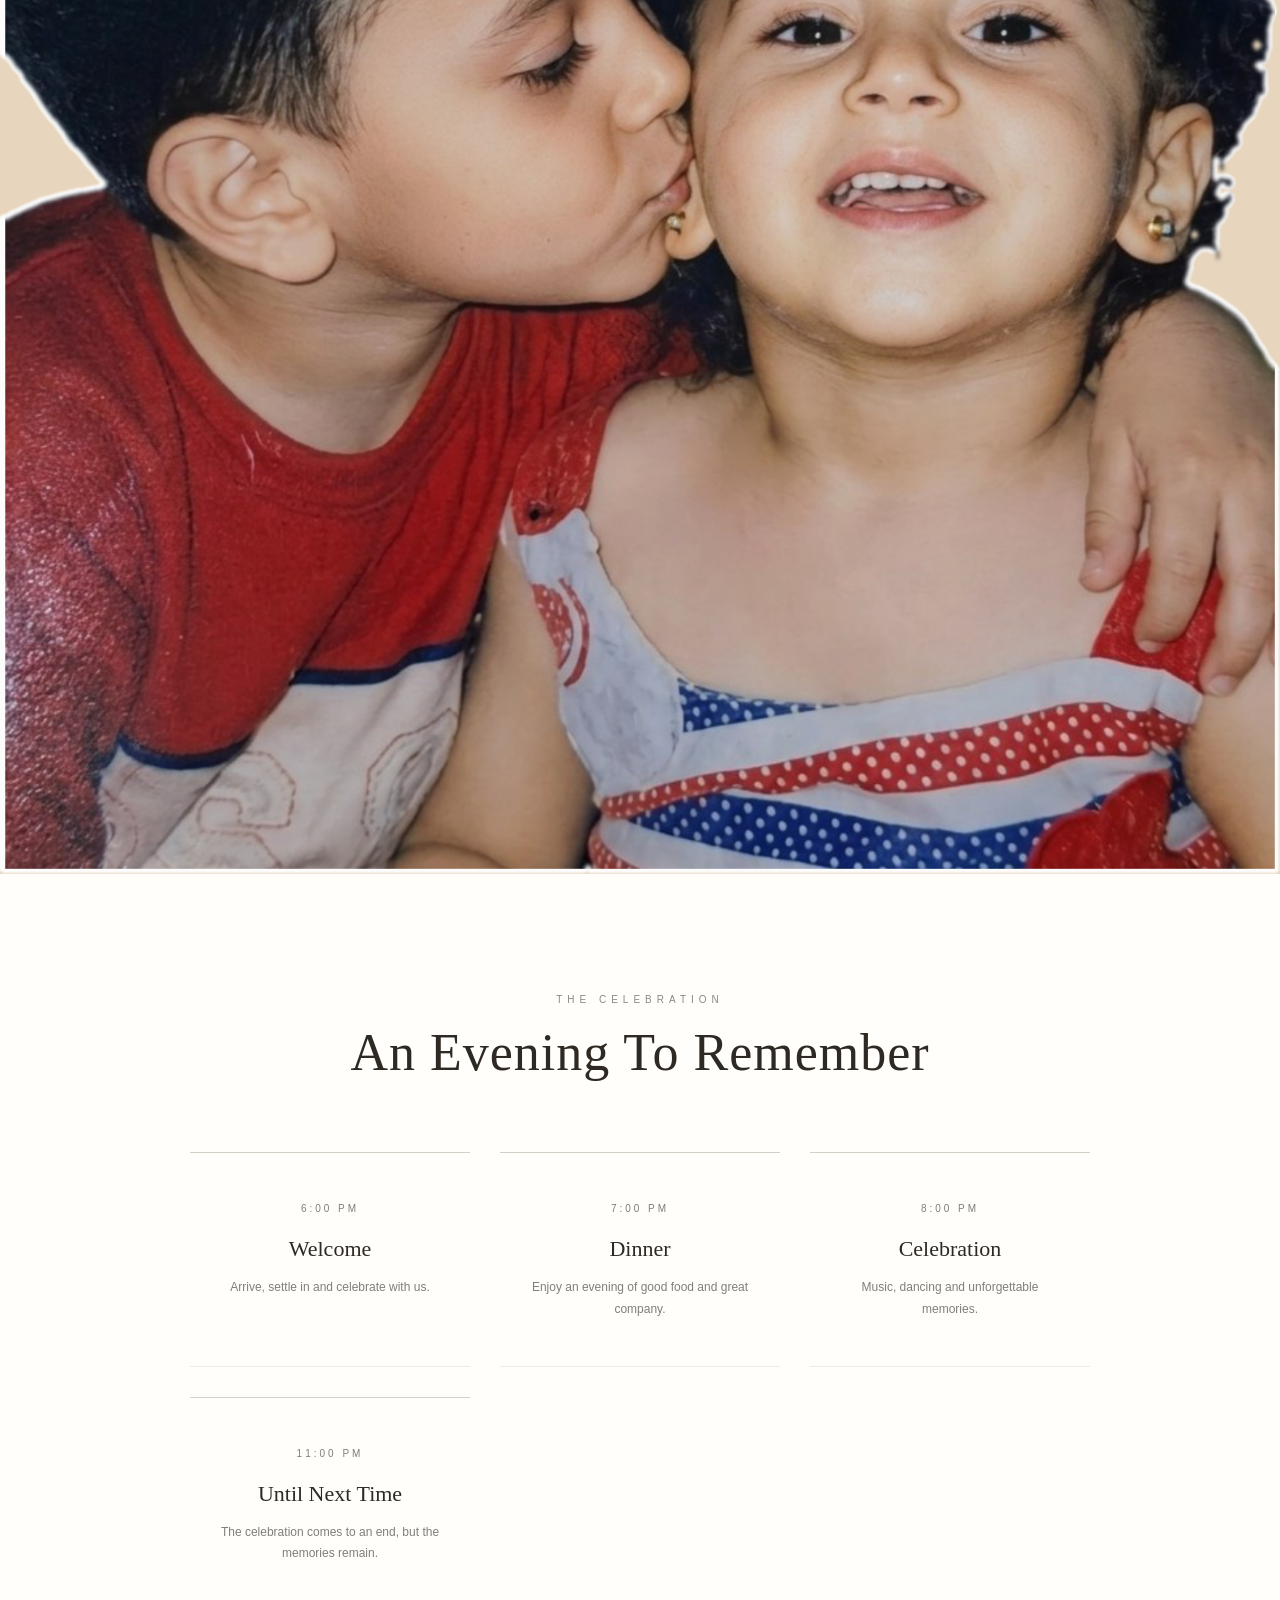
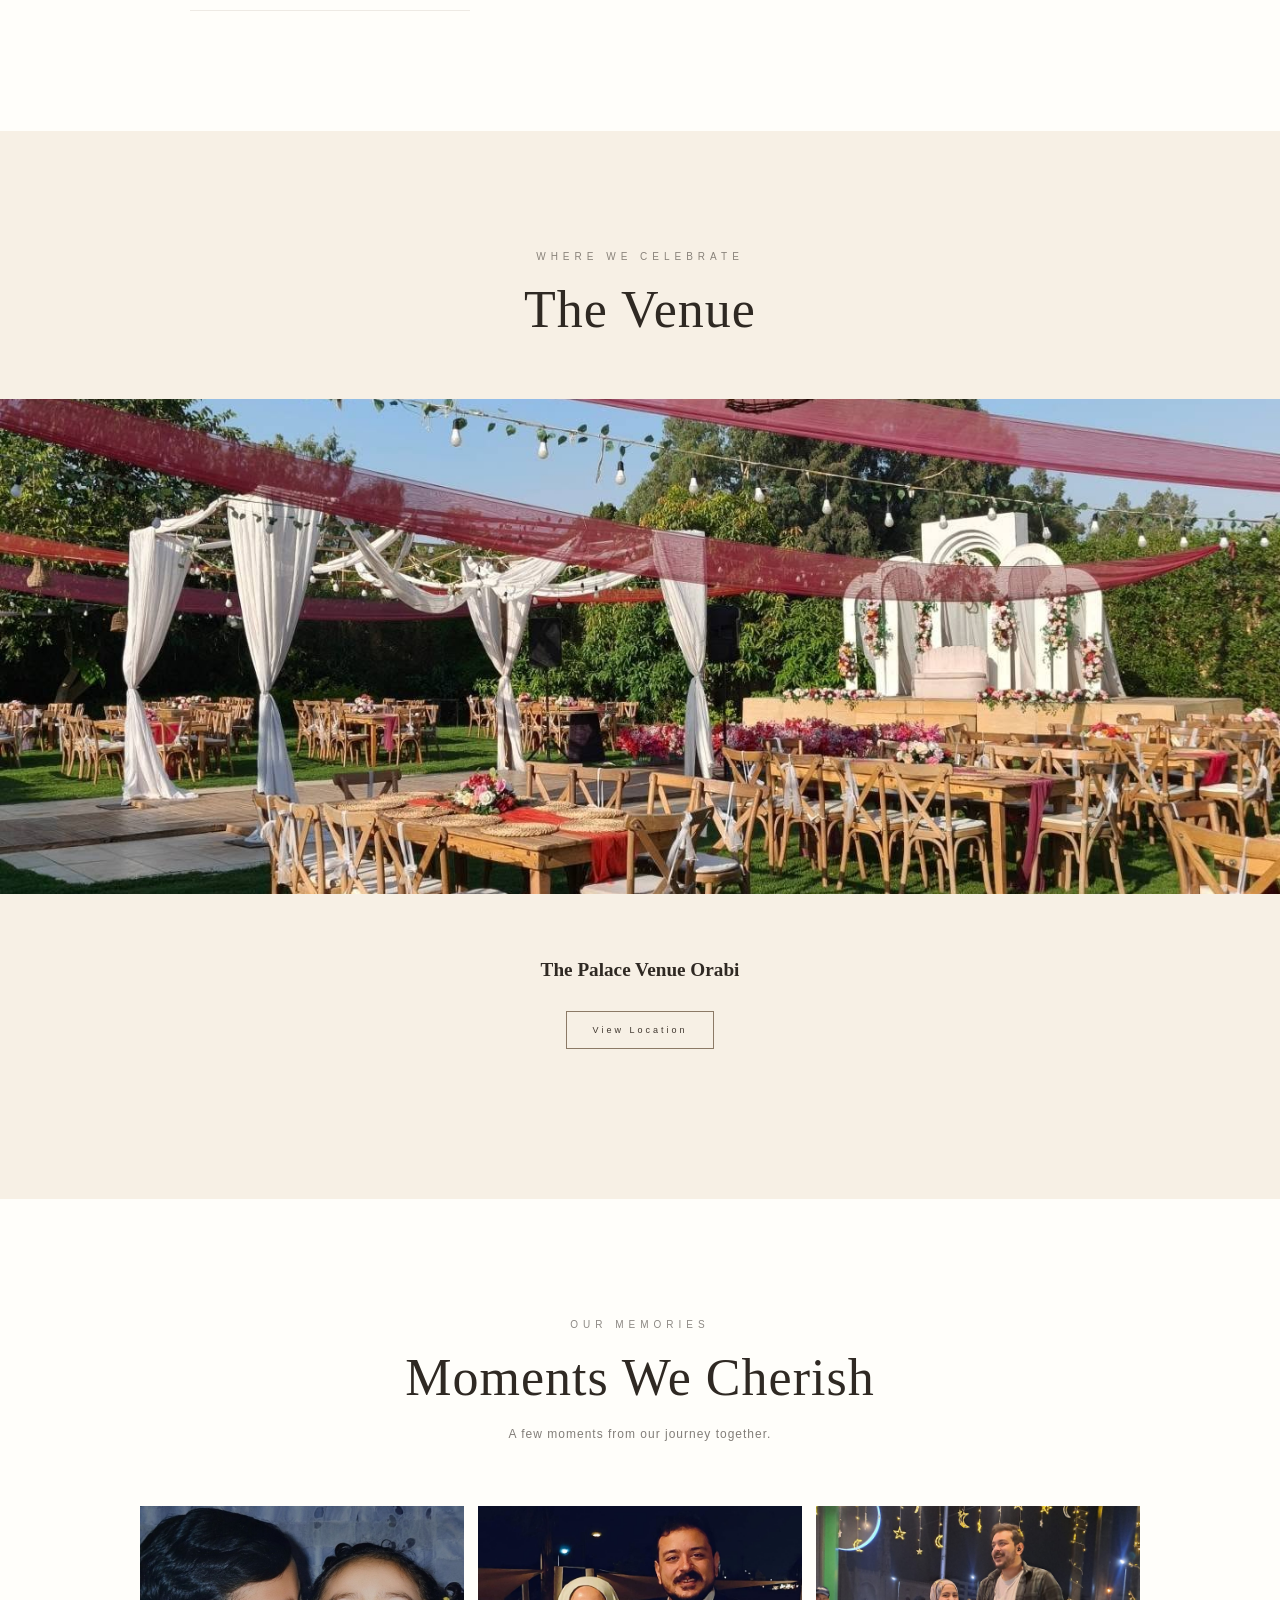
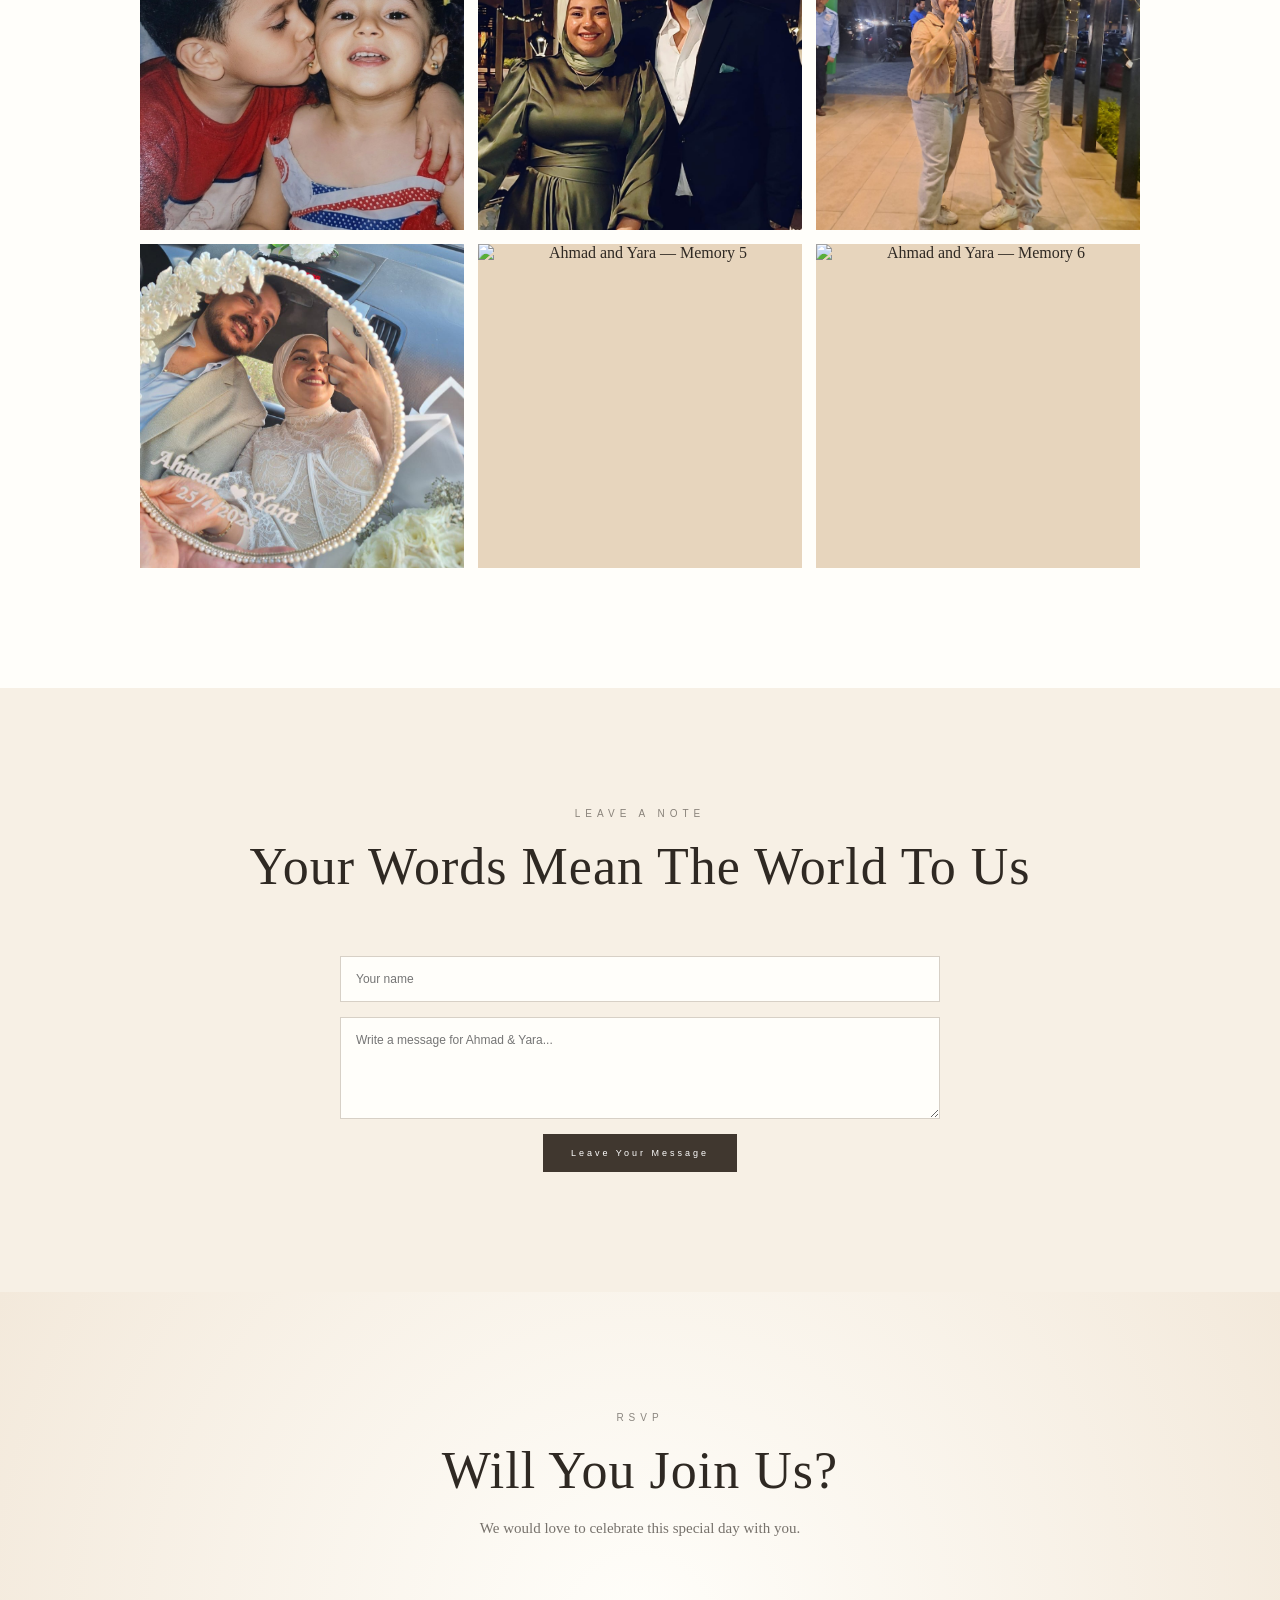
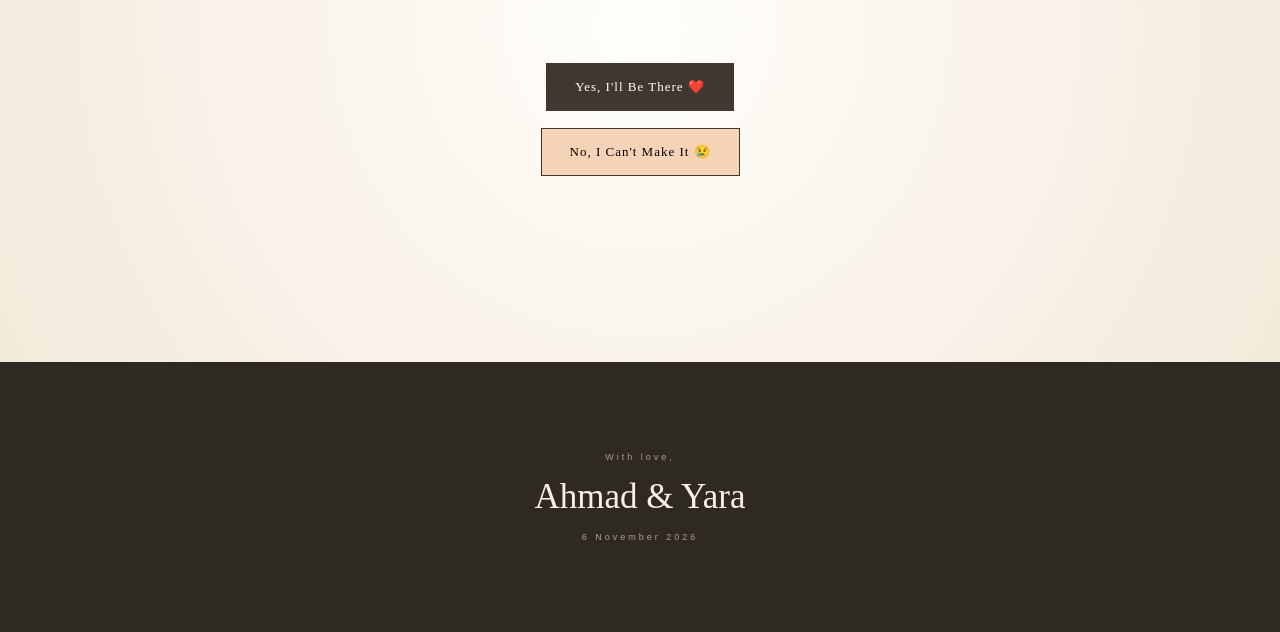
==== commit 470278dd: "Adding navigation menu and fixing the countdown background" ====
--- a/invitation.html
+++ b/invitation.html
@@ -7,11 +7,16 @@
 
     <meta
         name="viewport"
-        content="width=device-width, initial-scale=1.0"
+        content="width=device-width, initial-scale=1.0, viewport-fit=cover"
     >
 
     <title>Ahmad & Yara — Our Wedding</title>
-    <link rel="icon" type="image/png" href="/Photos/wedding-invitation.png">
+
+    <link
+        rel="icon"
+        type="image/png"
+        href="Photos/wedding-invitation.png"
+    >
 
     <link
         rel="stylesheet"
@@ -24,14 +29,126 @@
 <body>
 
     <!-- =====================================================
+         NAVIGATION MENU
+    ====================================================== -->
+
+    <header class="site-header">
+
+        <!-- HAMBURGER BUTTON -->
+
+        <button
+            class="menu-toggle"
+            id="menuToggle"
+            aria-label="Open navigation menu"
+            aria-expanded="false"
+            type="button"
+        >
+
+            <span></span>
+            <span></span>
+            <span></span>
+
+        </button>
+
+
+        <!-- SIDE MENU -->
+
+        <nav
+            class="side-menu"
+            id="sideMenu"
+            aria-hidden="true"
+        >
+
+            <div class="menu-header">
+
+                <span>
+                    Ahmad & Yara
+                </span>
+
+                <button
+                    class="menu-close"
+                    id="menuClose"
+                    aria-label="Close navigation menu"
+                    type="button"
+                >
+                    ×
+                </button>
+
+            </div>
+
+
+            <!-- MENU LINKS -->
+
+            <div class="menu-links">
+
+                <a href="#welcome">
+                    Home
+                </a>
+
+                <a href="#countdown">
+                    Countdown
+                </a>
+
+                <a href="#agenda">
+                    The Celebration
+                </a>
+
+                <a href="#venue">
+                    The Venue
+                </a>
+
+                <a href="#memories">
+                    Our Memories
+                </a>
+
+                <a href="#comments">
+                    Leave a Note
+                </a>
+
+                <a href="#rsvp">
+                    RSVP
+                </a>
+
+            </div>
+
+
+            <!-- LANGUAGE -->
+
+            <div class="menu-language">
+
+                <a href="arabic.html">
+                    العربية
+                </a>
+
+            </div>
+
+        </nav>
+
+
+        <!-- DARK OVERLAY -->
+
+        <div
+            class="menu-overlay"
+            id="menuOverlay"
+        ></div>
+
+    </header>
+
+
+
+    <!-- =====================================================
          WELCOME
     ====================================================== -->
 
-    <section class="welcome" id="welcome">
+    <section
+        class="welcome"
+        id="welcome"
+    >
 
         <p class="welcome-small">
             TOGETHER WITH THEIR FAMILIES
         </p>
+
 
         <h1>
             Ahmad <br>
@@ -39,16 +156,20 @@
             Yara
         </h1>
 
+
         <p class="welcome-date">
             6 NOVEMBER 2026
         </p>
 
+
         <div class="welcome-line"></div>
+
 
         <p class="welcome-message">
             With joyful hearts, we invite you to celebrate
             the beginning of our forever.
         </p>
+
 
         <a
             href="#countdown"
@@ -60,6 +181,7 @@
     </section>
 
 
+
     <!-- =====================================================
          COUNTDOWN
     ====================================================== -->
@@ -73,255 +195,325 @@
             THE BIG DAY
         </p>
 
-        <h2 style="text-shadow: 2px 2px 5px white;">
+
+        <h2>
             Counting Down To Forever
         </h2>
 
-        <div class="countdown" style="text-shadow: 2px 2px 5px white;">
+
+        <div class="countdown">
 
             <div class="countdown-item">
-                <span id="days">00</span>
-                <small>Days</small>
-            </div>
+
+                <span id="days">
+                    00
+                </span>
+
+                <small>
+                    Days
+                </small>
+
+            </div>
+
 
             <div class="countdown-item">
-                <span id="hours">00</span>
-                <small>Hours</small>
-            </div>
+
+                <span id="hours">
+                    00
+                </span>
+
+                <small>
+                    Hours
+                </small>
+
+            </div>
+
 
             <div class="countdown-item">
-                <span id="minutes">00</span>
-                <small>Minutes</small>
-            </div>
+
+                <span id="minutes">
+                    00
+                </span>
+
+                <small>
+                    Minutes
+                </small>
+
+            </div>
+
 
             <div class="countdown-item">
-                <span id="seconds">00</span>
-                <small>Seconds</small>
+
+                <span id="seconds">
+                    00
+                </span>
+
+                <small>
+                    Seconds
+                </small>
+
             </div>
 
         </div>
 
+
+        <div class="countdown-photo">
+
+            <img
+                src="Photos/background.png"
+                alt="Wedding background"
+            >
+
+        </div>
+
     </section>
 
 
-<!-- =====================================================
-     AGENDA
-====================================================== -->
-
-<section
-    class="agenda-section"
-    id="agenda"
->
-
-    <p class="section-label">
-        THE CELEBRATION
-    </p>
-
-    <h2>
-        An Evening To Remember
-    </h2>
-
-
-    <div class="agenda">
-
-        <div class="agenda-item">
-
-            <span class="agenda-time">
-                6:00 PM
-            </span>
-
-            <h3>
-                Welcome
-            </h3>
-
-            <p>
-                Arrive, settle in and
-                celebrate with us.
+
+    <!-- =====================================================
+         AGENDA
+    ====================================================== -->
+
+    <section
+        class="agenda-section"
+        id="agenda"
+    >
+
+        <p class="section-label">
+            THE CELEBRATION
+        </p>
+
+
+        <h2>
+            An Evening To Remember
+        </h2>
+
+
+        <div class="agenda">
+
+            <div class="agenda-item">
+
+                <span class="agenda-time">
+                    6:00 PM
+                </span>
+
+                <h3>
+                    Welcome
+                </h3>
+
+                <p>
+                    Arrive, settle in and
+                    celebrate with us.
+                </p>
+
+            </div>
+
+
+            <div class="agenda-item">
+
+                <span class="agenda-time">
+                    7:00 PM
+                </span>
+
+                <h3>
+                    Dinner
+                </h3>
+
+                <p>
+                    Enjoy an evening of
+                    good food and great company.
+                </p>
+
+            </div>
+
+
+            <div class="agenda-item">
+
+                <span class="agenda-time">
+                    8:00 PM
+                </span>
+
+                <h3>
+                    Celebration
+                </h3>
+
+                <p>
+                    Music, dancing and
+                    unforgettable memories.
+                </p>
+
+            </div>
+
+
+            <div class="agenda-item">
+
+                <span class="agenda-time">
+                    11:00 PM
+                </span>
+
+                <h3>
+                    Until Next Time
+                </h3>
+
+                <p>
+                    The celebration comes to
+                    an end, but the memories remain.
+                </p>
+
+            </div>
+
+        </div>
+
+    </section>
+
+
+
+    <!-- =====================================================
+         VENUE
+    ====================================================== -->
+
+    <section
+        class="venue-section"
+        id="venue"
+    >
+
+        <p class="section-label">
+            WHERE WE CELEBRATE
+        </p>
+
+
+        <h2>
+            The Venue
+        </h2>
+
+
+        <!-- VENUE PHOTO -->
+
+        <div class="venue-photo">
+
+            <img
+                src="Photos/venue.jpg"
+                alt="The Palace Venue Orabi"
+            >
+
+        </div>
+
+
+        <!-- VENUE INFORMATION -->
+
+        <div class="venue-info">
+
+            <p class="venue-name">
+                <b>
+                    The Palace Venue Orabi
+                </b>
             </p>
 
+
+            <a
+                href="https://maps.app.goo.gl/vaPX2fvupR7VfsCE7"
+                class="location-button"
+                target="_blank"
+                rel="noopener noreferrer"
+            >
+                View Location
+            </a>
+
         </div>
 
-
-        <div class="agenda-item">
-
-            <span class="agenda-time">
-                7:00 PM
-            </span>
-
-            <h3>
-                Dinner
-            </h3>
-
-            <p>
-                Enjoy an evening of
-                good food and great company.
-            </p>
+    </section>
+
+
+
+    <!-- =====================================================
+         MEMORIES
+    ====================================================== -->
+
+    <section
+        class="memories-section"
+        id="memories"
+    >
+
+        <p class="section-label">
+            OUR MEMORIES
+        </p>
+
+
+        <h2>
+            Moments We Cherish
+        </h2>
+
+
+        <p class="memories-intro">
+            A few moments from our journey together.
+        </p>
+
+
+        <div class="photo-grid">
+
+            <div class="photo-placeholder">
+
+                <img
+                    src="Photos/photo1.jpg"
+                    alt="Ahmad and Yara — Memory 1"
+                >
+
+            </div>
+
+
+            <div class="photo-placeholder">
+
+                <img
+                    src="Photos/photo2.jpg"
+                    alt="Ahmad and Yara — Memory 2"
+                >
+
+            </div>
+
+
+            <div class="photo-placeholder">
+
+                <img
+                    src="Photos/photo3.jpg"
+                    alt="Ahmad and Yara — Memory 3"
+                >
+
+            </div>
+
+
+            <div class="photo-placeholder">
+
+                <img
+                    src="Photos/photo4.jpg"
+                    alt="Ahmad and Yara — Memory 4"
+                >
+
+            </div>
+
+
+            <div class="photo-placeholder">
+
+                <img
+                    src="Photos/photo5.jpg"
+                    alt="Ahmad and Yara — Memory 5"
+                >
+
+            </div>
+
+
+            <div class="photo-placeholder">
+
+                <img
+                    src="Photos/photo6.jpg"
+                    alt="Ahmad and Yara — Memory 6"
+                >
+
+            </div>
 
         </div>
 
-
-        <div class="agenda-item">
-
-            <span class="agenda-time">
-                8:00 PM
-            </span>
-
-            <h3>
-                Celebration
-            </h3>
-
-            <p>
-                Music, dancing and
-                unforgettable memories.
-            </p>
-
-        </div>
-
-
-        <div class="agenda-item">
-
-            <span class="agenda-time">
-                11:00 PM
-            </span>
-
-            <h3>
-                Until Next Time
-            </h3>
-
-            <p>
-                The celebration comes to
-                an end, but the memories remain.
-            </p>
-
-        </div>
-
-    </div>
-
-</section>
-
-
-
-<!-- =====================================================
-     VENUE
-====================================================== -->
-
-<section
-    class="venue-section"
-    id="venue"
->
-
-    <p class="section-label">
-        WHERE WE CELEBRATE
-    </p>
-
-    <h2>
-        The Venue
-    </h2>
-
-
-    <!-- FULL WIDTH VENUE PHOTO -->
-
-    <div class="venue-photo">
-
-        <img
-            src="Photos/venue.jpg"
-            alt="The Palace Venue Orabi"
-        >
-
-    </div>
-
-
-    <!-- VENUE INFORMATION -->
-
-    <div class="venue-info">
-
-        <P style="font-size: larger; font-family: Georgia, 'Times New Roman', Times, serif;"> <b>The Palace Venue Orabi</b></P>
-
-
-        <a
-            href="https://maps.app.goo.gl/vaPX2fvupR7VfsCE7"
-            class="location-button"
-            target="_blank"
-            rel="noopener noreferrer"
-        >
-            View Location
-        </a>
-
-    </div>
-
-</section>
-
-
-
-    <!-- =====================================================
-     MEMORIES / PHOTOS
-====================================================== -->
-
-<section
-    class="memories-section"
-    id="memories"
->
-
-    <p class="section-label">
-        OUR MEMORIES
-    </p>
-
-    <h2>
-        Moments We Cherish
-    </h2>
-
-    <p class="memories-intro">
-        A few moments from our journey together.
-    </p>
-
-
-    <div class="photo-grid">
-
-        <div class="photo-placeholder">
-            <img
-                src="Photos/photo1.jpg"
-                alt="Ahmad and Yara — Memory 1"
-            >
-        </div>
-
-        <div class="photo-placeholder">
-            <img
-                src="Photos/photo2.jpg"
-                alt="Ahmad and Yara — Memory 2"
-            >
-        </div>
-
-        <div class="photo-placeholder">
-            <img
-                src="Photos/photo3.jpg"
-                alt="Ahmad and Yara — Memory 3"
-            >
-        </div>
-
-        <div class="photo-placeholder">
-            <img
-                src="Photos/photo4.jpg"
-                alt="Ahmad and Yara — Memory 4"
-            >
-        </div>
-
-        <div class="photo-placeholder">
-            <img
-                src="Photos/photo5.jpg"
-                alt="Ahmad and Yara — Memory 5"
-            >
-        </div>
-
-        <div class="photo-placeholder">
-            <img
-                src="Photos/photo6.jpg"
-                alt="Ahmad and Yara — Memory 6"
-            >
-        </div>
-
-    </div>
-
-</section>
+    </section>
+
 
 
     <!-- =====================================================
@@ -337,9 +529,11 @@
             LEAVE A NOTE
         </p>
 
+
         <h2>
             Your Words Mean The World To Us
         </h2>
+
 
         <form class="comment-form">
 
@@ -349,12 +543,14 @@
                 required
             >
 
+
             <textarea
                 placeholder="Write a message for Ahmad & Yara..."
                 rows="5"
                 required
             ></textarea>
 
+
             <button type="submit">
                 Leave Your Message
             </button>
@@ -364,6 +560,7 @@
     </section>
 
 
+
     <!-- =====================================================
          RSVP
     ====================================================== -->
@@ -377,10 +574,12 @@
             RSVP
         </p>
 
+
         <h2>
             Will You Join Us?
         </h2>
 
+
         <p class="rsvp-message">
             We would love to celebrate this special
             day with you.
@@ -392,18 +591,22 @@
             <button
                 class="rsvp-yes"
                 id="rsvpYes"
+                type="button"
             >
                 Yes, I'll Be There ❤️
-            </button><br>
+            </button>
+
 
             <button
                 class="rsvp-no"
                 id="rsvpNo"
+                type="button"
             >
                 No, I Can't Make It 😢
             </button>
 
         </div>
+
 
         <p
             class="rsvp-response"
@@ -413,6 +616,7 @@
     </section>
 
 
+
     <!-- =====================================================
          FOOTER
     ====================================================== -->
@@ -422,11 +626,13 @@
         <p>
             With love,
         </p>
+
 
         <h2>
             Ahmad & Yara
         </h2>
 
+
         <p>
             6 November 2026
         </p>
@@ -434,8 +640,11 @@
     </footer>
 
 
+
+    <!-- JAVASCRIPT -->
+
     <script src="invitation.js"></script>
 
 </body>
 
-</html>
+</html>
--- a/invitation.css
+++ b/invitation.css
@@ -1,1448 +1,2179 @@
 /* =========================================================
-RESET
+   RESET
 ========================================================= */
 
 * {
-  margin: 0;
-  padding: 0;
-  box-sizing: border-box;
-  }
+    margin: 0;
+    padding: 0;
+    box-sizing: border-box;
+}
+
 
 html {
-scroll-behavior: smooth;
-}
+    scroll-behavior: smooth;
+}
+
 
 body {
-font-family: Georgia, "Times New Roman", serif;
-color: #2f2923;
-background: #faf6ed;
-overflow-x: hidden;
-}
-
-/* =========================================================
-GLOBAL
+    font-family: Georgia, "Times New Roman", serif;
+    color: #2f2923;
+    background: #faf6ed;
+    overflow-x: hidden;
+}
+
+
+/* =========================================================
+   SECTION SCROLL POSITION
 ========================================================= */
 
 section {
-position: relative;
-width: 100%;
-padding: 120px 8vw;
-}
-
-.section-label {
-font-family: Arial, sans-serif;
-font-size: 10px;
-letter-spacing: 5px;
-opacity: 0.55;
-margin-bottom: 18px;
-}
-
-section h2 {
-font-size: clamp(32px, 5vw, 52px);
-font-weight: normal;
-letter-spacing: 1px;
-}
-
-/* =========================================================
-WELCOME
-========================================================= */
-
-.welcome {
-min-height: 100vh;
-min-height: 100svh;
-
-display: flex;
-flex-direction: column;
-align-items: center;
-justify-content: center;
-
-text-align: center;
-
-padding: 80px 20px;
-
-background:
-    radial-gradient(
-        circle at center,
-        #fffefa 0%,
-        #f8f1e7 60%,
-        #eadfce 100%
+    scroll-margin-top: 20px;
+}
+
+
+/* =========================================================
+   NAVIGATION
+========================================================= */
+
+
+/* ---------------------------------------------------------
+   HEADER
+--------------------------------------------------------- */
+
+.site-header {
+    position: relative;
+    z-index: 1000;
+}
+
+
+/* ---------------------------------------------------------
+   HAMBURGER BUTTON
+--------------------------------------------------------- */
+
+.menu-toggle {
+    position: fixed;
+
+    top: 25px;
+    right: 30px;
+
+    width: 48px;
+    height: 48px;
+
+    display: flex;
+    flex-direction: column;
+    align-items: center;
+    justify-content: center;
+
+    gap: 6px;
+
+    background: rgba(
+        255,
+        254,
+        250,
+        0.85
     );
 
-overflow: hidden;
-
-}
-
-/* =========================================================
-WELCOME DECORATIVE CIRCLES
-========================================================= */
-
-.welcome::before {
-content: "";
-
-position: absolute;
-
-width: 600px;
-height: 600px;
-
-border:
-    1px solid
-    rgba(
+    border: 1px solid rgba(
         140,
         122,
         102,
-        0.15
+        0.35
     );
 
-border-radius: 50%;
-
-top: 50%;
-left: 50%;
-
-transform:
-    translate(
-        -50%,
-        -50%
+    cursor: pointer;
+
+    z-index: 1200;
+
+    backdrop-filter: blur(8px);
+    -webkit-backdrop-filter: blur(8px);
+
+    transition:
+        background 0.3s ease,
+        transform 0.3s ease;
+}
+
+
+.menu-toggle:hover {
+    transform: translateY(-2px);
+}
+
+
+/* Hamburger lines */
+
+.menu-toggle span {
+    display: block;
+
+    width: 20px;
+    height: 1px;
+
+    background: #40372f;
+
+    transition:
+        transform 0.3s ease,
+        opacity 0.3s ease;
+}
+
+
+/* ---------------------------------------------------------
+   SIDE MENU
+--------------------------------------------------------- */
+
+.side-menu {
+    position: fixed;
+
+    top: 0;
+    right: 0;
+    left: auto;
+
+    width: min(
+        380px,
+        85vw
     );
 
-pointer-events: none;
-
-}
-
-.welcome::after {
-content: "";
-
-position: absolute;
-
-width: 450px;
-height: 450px;
-
-border:
-    1px solid
-    rgba(
+    height: 100vh;
+    height: 100svh;
+    height: 100dvh;
+
+    background: #f7f0e5;
+
+    z-index: 1100;
+
+    transform: translateX(100%);
+
+    visibility: hidden;
+
+    display: flex;
+    flex-direction: column;
+
+    padding:
+        35px
+        35px
+        30px;
+
+    box-shadow:
+        -10px 0 40px rgba(
+            47,
+            41,
+            35,
+            0.12
+        );
+
+    transition:
+        transform 0.45s cubic-bezier(
+            0.65,
+            0,
+            0.35,
+            1
+        ),
+        visibility 0s linear 0.45s;
+}
+
+
+/* ---------------------------------------------------------
+   OPEN MENU
+--------------------------------------------------------- */
+
+.side-menu.open {
+    transform: translateX(0);
+
+    visibility: visible;
+
+    transition:
+        transform 0.45s cubic-bezier(
+            0.65,
+            0,
+            0.35,
+            1
+        ),
+        visibility 0s linear 0s;
+}
+
+
+/* ---------------------------------------------------------
+   MENU HEADER
+--------------------------------------------------------- */
+
+.menu-header {
+    display: flex;
+    align-items: center;
+    justify-content: space-between;
+
+    padding-bottom: 25px;
+
+    border-bottom: 1px solid rgba(
+        140,
+        122,
+        102,
+        0.25
+    );
+
+    font-family:
+        Georgia,
+        "Times New Roman",
+        serif;
+
+    font-size: 18px;
+
+    letter-spacing: 1px;
+}
+
+
+.menu-close {
+    width: 35px;
+    height: 35px;
+
+    display: flex;
+    align-items: center;
+    justify-content: center;
+
+    background: transparent;
+    border: none;
+
+    font-family: Arial, sans-serif;
+
+    font-size: 30px;
+    font-weight: 200;
+
+    color: #40372f;
+
+    cursor: pointer;
+
+    transition:
+        transform 0.3s ease;
+}
+
+
+.menu-close:hover {
+    transform: rotate(90deg);
+}
+
+
+/* ---------------------------------------------------------
+   MENU LINKS
+--------------------------------------------------------- */
+
+.menu-links {
+    display: flex;
+    flex-direction: column;
+
+    margin-top: 35px;
+}
+
+
+.menu-links a {
+    padding: 16px 0;
+
+    color: #40372f;
+
+    text-decoration: none;
+
+    font-family:
+        Arial,
+        sans-serif;
+
+    font-size: 11px;
+
+    letter-spacing: 3px;
+
+    text-transform: uppercase;
+
+    border-bottom: 1px solid rgba(
         140,
         122,
         102,
         0.12
     );
 
-border-radius: 50%;
-
-top: 50%;
-left: 50%;
-
-transform:
-    translate(
-        -50%,
-        -50%
-    );
-
-pointer-events: none;
-
-}
-
-/* =========================================================
-WELCOME TEXT
-========================================================= */
-
-.welcome-small {
-position: relative;
-z-index: 2;
-
-font-family: Arial, sans-serif;
-font-size: 10px;
-letter-spacing: 6px;
-
-opacity: 0.55;
-
-margin-bottom: 25px;
-
-animation:
-    fadeUp
-    1s
-    ease
-    both;
-
-}
-
-.welcome h1 {
-position: relative;
-z-index: 2;
-
-font-size:
-    clamp(
-        65px,
-        11vw,
-        145px
-    );
-
-font-weight: normal;
-
-line-height: 0.95;
-
-letter-spacing: 3px;
-
-animation:
-    fadeUp
-    1s
-    ease
-    0.15s
-    both;
-
-}
-
-.welcome h1 span {
-font-style: italic;
-font-size: 0.65em;
-margin: 0 12px;
-opacity: 0.75;
-}
-
-.welcome-date {
-position: relative;
-z-index: 2;
-
-margin-top: 30px;
-
-font-family: Arial, sans-serif;
-font-size: 12px;
-letter-spacing: 6px;
-
-opacity: 0.65;
-
-animation:
-    fadeUp
-    1s
-    ease
-    0.3s
-    both;
-
-}
-
-/* =========================================================
-WELCOME LINE
-========================================================= */
-
-.welcome-line {
-width: 55px;
-height: 1px;
-
-background: #8c7a66;
-
-margin: 35px 0;
-
-opacity: 0.65;
-
-animation:
-    expandLine
-    1s
-    ease
-    0.45s
-    both;
-
-}
-
-/* =========================================================
-WELCOME MESSAGE
-========================================================= */
-
-.welcome-message {
-position: relative;
-z-index: 2;
-
-max-width: 500px;
-
-font-size: 16px;
-
-line-height: 1.9;
-
-letter-spacing: 1px;
-
-opacity: 0.7;
-
-animation:
-    fadeUp
-    1s
-    ease
-    0.5s
-    both;
-
-}
-
-/* =========================================================
-DISCOVER BUTTON
-========================================================= */
-
-.scroll-button {
-position: relative;
-z-index: 2;
-
-display: inline-block;
-
-margin-top: 45px;
-
-padding:
-    14px
-    28px;
-
-border:
-    1px solid
-    #8c7a66;
-
-color: #40372f;
-
-text-decoration: none;
-
-font-family: Arial, sans-serif;
-font-size: 10px;
-letter-spacing: 3px;
-
-transition:
-    background 0.35s ease,
-    color 0.35s ease,
-    transform 0.35s ease;
-
-animation:
-    fadeUp
-    1s
-    ease
-    0.65s
-    both;
-
-}
-
-.scroll-button:hover {
-background: #40372f;
-color: #ffffff;
-
-transform:
-    translateY(-3px);
-
-}
-
-/* =========================================================
-COUNTDOWN
-========================================================= */
-
-.countdown-section {
-min-height: 70vh;
-height: auto;
-display: flex;
-flex-direction: column;
-
-align-items: center;
-justify-content: center;
-
-text-align: center;
-
-background-image: url(Photos/photo1.jpg);
-background-size: 100% auto;
-aspect-ratio: 1 / 1;
-}
-
-.countdown-section h2 {
-margin-bottom: 65px;
-}
-
-.countdown {
-display: flex;
-
-align-items: center;
-justify-content: center;
-
-gap:
-    clamp(
-        25px,
-        6vw,
-        80px
-    );
-
-}
-
-.countdown-item {
-display: flex;
-flex-direction: column;
-
-align-items: center;
-
-min-width: 80px;
-
-}
-
-.countdown-item span {
-font-size:
-clamp(
-38px,
-6vw,
-65px
-);
-
-font-weight: normal;
-
-line-height: 1;
-
-letter-spacing: 2px;
-
-}
-
-.countdown-item small {
-margin-top: 14px;
-
-font-family: Arial, sans-serif;
-
-font-size: 9px;
-
-letter-spacing: 4px;
-
-text-transform: uppercase;
-
-opacity: 0.55;
-
-}
-
-/* =========================================================
-AGENDA
-========================================================= */
-
-.agenda-section {
-background: #fffefa;
-text-align: center;
-}
-
-.agenda {
-max-width: 900px;
-
-margin:
-    70px
-    auto
-    0;
-
-display: grid;
-
-grid-template-columns:
-    repeat(
-        3,
-        1fr
-    );
-
-gap: 30px;
-
-}
-
-.agenda-item {
-padding:
-45px
-25px;
-
-border-top:
-    1px solid
-    rgba(
+    transition:
+        padding-left 0.3s ease,
+        opacity 0.3s ease;
+}
+
+
+.menu-links a:hover {
+    padding-left: 8px;
+    opacity: 0.55;
+}
+
+
+/* ---------------------------------------------------------
+   LANGUAGE BUTTON
+--------------------------------------------------------- */
+
+.menu-language {
+    margin-top: auto;
+
+    padding-top: 25px;
+
+    border-top: 1px solid rgba(
         140,
         122,
         102,
-        0.35
+        0.25
     );
-
-border-bottom:
-    1px solid
-    rgba(
-        140,
-        122,
-        102,
-        0.15
-    );
-
-}
-
-.agenda-time {
-font-family: Arial, sans-serif;
-
-font-size: 10px;
-
-letter-spacing: 3px;
-
-opacity: 0.6;
-
-}
-
-.agenda-item h3 {
-margin:
-20px
-0
-15px;
-
-font-size: 22px;
-
-font-weight: normal;
-
-}
-
-.agenda-item p {
-font-family: Arial, sans-serif;
-
-font-size: 12px;
-
-line-height: 1.8;
-
-opacity: 0.6;
-
-}
-
-/* =========================================================
-VENUE
-========================================================= */
-
-.venue-section {
-background: #f7f0e5;
-
-text-align: center;
-
-padding-left: 0;
-padding-right: 0;
-
-}
-
-.venue-section .section-label,
-.venue-section > h2 {
-margin-left: 20px;
-margin-right: 20px;
-}
-
-/* =========================================================
-VENUE PHOTO
-========================================================= */
-
-.venue-photo {
-width: 100%;
-
-margin-top: 60px;
-
-overflow: hidden;
-
-position: relative;
-
-height: 55vh;
-
-min-height: 350px;
-
-max-height: 650px;
-
-}
-
-.venue-photo img {
-width: 100%;
-height: 100%;
-
-display: block;
-
-object-fit: cover;
-
-object-position: center;
-
-transition:
-    transform
-    1s
-    ease;
-
-}
-
-.venue-photo:hover img {
-transform:
-scale(1.02);
-}
-
-/* =========================================================
-VENUE INFORMATION
-========================================================= */
-
-.venue-info {
-padding:
-65px
-20px
-30px;
-
-display: flex;
-
-flex-direction: column;
-
-align-items: center;
-justify-content: center;
-
-}
-
-.venue-info h3 {
-font-size: 30px;
-
-font-weight: normal;
-
-margin-bottom: 20px;
-
-}
-
-.venue-info p {
-font-family: Arial, sans-serif;
-
-font-size: 12px;
-
-line-height: 2;
-
-opacity: 0.65;
-
-}
-
-.location-button {
-margin-top: 30px;
-
-padding:
-    13px
-    26px;
-
-border:
-    1px solid
-    #8c7a66;
-
-color: #40372f;
-
-text-decoration: none;
-
-font-family: Arial, sans-serif;
-
-font-size: 9px;
-
-letter-spacing: 3px;
-
-transition:
-    background 0.3s ease,
-    color 0.3s ease,
-    transform 0.3s ease;
-
-}
-
-.location-button:hover {
-background: #40372f;
-
-color: white;
-
-transform:
-    translateY(-2px);
-
-}
-
-/* =========================================================
-MEMORIES
-========================================================= */
-
-.memories-section {
-background: #fffefa;
-
-text-align: center;
-
-}
-
-.memories-intro {
-margin-top: 20px;
-
-font-family: Arial, sans-serif;
-
-font-size: 12px;
-
-letter-spacing: 1px;
-
-opacity: 0.6;
-
-}
-
-/* =========================================================
-PHOTO GRID
-========================================================= */
-
-.photo-grid {
-width:
-min(
-1000px,
-90vw
-);
-
-margin:
-    65px
-    auto
-    0;
-
-display: grid;
-
-grid-template-columns:
-    repeat(
-        3,
-        1fr
-    );
-
-gap: 14px;
-
-}
-
-/* =========================================================
-PHOTO BOX
-========================================================= */
-
-.photo-placeholder {
-position: relative;
-
-width: 100%;
-
-aspect-ratio: 1 / 1;
-
-overflow: hidden;
-
-background: #e7d5bd;
-
-cursor: pointer;
-
-}
-
-/* =========================================================
-PHOTO
-========================================================= */
-
-.photo-placeholder img {
-width: 100%;
-height: 100%;
-
-display: block;
-
-object-fit: cover;
-
-object-position: center;
-
-transition:
-    transform
-    0.7s
-    cubic-bezier(
-        0.65,
-        0,
-        0.35,
-        1
-    );
-
-}
-
-.photo-placeholder:hover img {
-transform:
-scale(1.06);
-}
-
-/* =========================================================
-PHOTO OVERLAY
-========================================================= */
-
-.photo-placeholder::after {
-content: "";
-
-position: absolute;
-
-inset: 0;
-
-background:
-    rgba(
+}
+
+
+.menu-language a {
+    display: block;
+
+    padding: 14px 20px;
+
+    text-align: center;
+
+    border: 1px solid #8c7a66;
+
+    color: #40372f;
+
+    text-decoration: none;
+
+    font-family:
+        Arial,
+        sans-serif;
+
+    font-size: 10px;
+
+    letter-spacing: 3px;
+
+    transition:
+        background 0.3s ease,
+        color 0.3s ease;
+}
+
+
+.menu-language a:hover {
+    background: #40372f;
+    color: white;
+}
+
+
+/* ---------------------------------------------------------
+   OVERLAY
+--------------------------------------------------------- */
+
+.menu-overlay {
+    position: fixed;
+
+    inset: 0;
+
+    background: rgba(
         47,
         41,
         35,
+        0.35
+    );
+
+    z-index: 1050;
+
+    opacity: 0;
+
+    visibility: hidden;
+
+    transition:
+        opacity 0.4s ease,
+        visibility 0.4s ease;
+}
+
+
+.menu-overlay.show {
+    opacity: 1;
+
+    visibility: visible;
+}
+
+
+/* ---------------------------------------------------------
+   PREVENT PAGE SCROLL
+--------------------------------------------------------- */
+
+body.menu-open {
+    overflow: hidden;
+}
+
+
+/* =========================================================
+   GLOBAL
+========================================================= */
+
+section {
+    position: relative;
+
+    width: 100%;
+
+    padding:
+        120px
+        8vw;
+}
+
+
+.section-label {
+    font-family:
+        Arial,
+        sans-serif;
+
+    font-size: 10px;
+
+    letter-spacing: 5px;
+
+    opacity: 0.55;
+
+    margin-bottom: 18px;
+}
+
+
+section h2 {
+    font-size:
+        clamp(
+            32px,
+            5vw,
+            52px
+        );
+
+    font-weight: normal;
+
+    letter-spacing: 1px;
+}
+
+
+/* =========================================================
+   WELCOME
+========================================================= */
+
+.welcome {
+    min-height: 100vh;
+    min-height: 100svh;
+    min-height: 100dvh;
+
+    display: flex;
+
+    flex-direction: column;
+
+    align-items: center;
+
+    justify-content: center;
+
+    text-align: center;
+
+    padding:
+        80px
+        20px;
+
+    background:
+        radial-gradient(
+            circle at center,
+            #fffefa 0%,
+            #f8f1e7 60%,
+            #eadfce 100%
+        );
+
+    overflow: hidden;
+}
+
+
+/* =========================================================
+   WELCOME DECORATIVE CIRCLES
+========================================================= */
+
+.welcome::before {
+    content: "";
+
+    position: absolute;
+
+    width: 600px;
+    height: 600px;
+
+    border:
+        1px solid
+        rgba(
+            140,
+            122,
+            102,
+            0.15
+        );
+
+    border-radius: 50%;
+
+    top: 50%;
+    left: 50%;
+
+    transform:
+        translate(
+            -50%,
+            -50%
+        );
+
+    pointer-events: none;
+}
+
+
+.welcome::after {
+    content: "";
+
+    position: absolute;
+
+    width: 450px;
+    height: 450px;
+
+    border:
+        1px solid
+        rgba(
+            140,
+            122,
+            102,
+            0.12
+        );
+
+    border-radius: 50%;
+
+    top: 50%;
+    left: 50%;
+
+    transform:
+        translate(
+            -50%,
+            -50%
+        );
+
+    pointer-events: none;
+}
+
+
+/* =========================================================
+   WELCOME TEXT
+========================================================= */
+
+.welcome-small {
+    position: relative;
+
+    z-index: 2;
+
+    font-family:
+        Arial,
+        sans-serif;
+
+    font-size: 10px;
+
+    letter-spacing: 6px;
+
+    opacity: 0.55;
+
+    margin-bottom: 25px;
+
+    animation:
+        fadeUp
+        1s
+        ease
+        both;
+}
+
+
+.welcome h1 {
+    position: relative;
+
+    z-index: 2;
+
+    font-size:
+        clamp(
+            65px,
+            11vw,
+            145px
+        );
+
+    font-weight: normal;
+
+    line-height: 0.95;
+
+    letter-spacing: 3px;
+
+    animation:
+        fadeUp
+        1s
+        ease
+        0.15s
+        both;
+}
+
+
+.welcome h1 span {
+    font-style: italic;
+
+    font-size: 0.65em;
+
+    margin:
         0
-    );
-
-pointer-events: none;
-
-transition:
-    background
-    0.4s
-    ease;
-
-}
+        12px;
+
+    opacity: 0.75;
+}
+
+
+.welcome-date {
+    position: relative;
+
+    z-index: 2;
+
+    margin-top: 30px;
+
+    font-family:
+        Arial,
+        sans-serif;
+
+    font-size: 12px;
+
+    letter-spacing: 6px;
+
+    opacity: 0.65;
+
+    animation:
+        fadeUp
+        1s
+        ease
+        0.3s
+        both;
+}
+
+
+/* =========================================================
+   WELCOME LINE
+========================================================= */
+
+.welcome-line {
+    width: 55px;
+
+    height: 1px;
+
+    background: #8c7a66;
+
+    margin:
+        35px
+        0;
+
+    opacity: 0.65;
+
+    animation:
+        expandLine
+        1s
+        ease
+        0.45s
+        both;
+}
+
+
+/* =========================================================
+   WELCOME MESSAGE
+========================================================= */
+
+.welcome-message {
+    position: relative;
+
+    z-index: 2;
+
+    max-width: 500px;
+
+    font-size: 16px;
+
+    line-height: 1.9;
+
+    letter-spacing: 1px;
+
+    opacity: 0.7;
+
+    animation:
+        fadeUp
+        1s
+        ease
+        0.5s
+        both;
+}
+
+
+/* =========================================================
+   DISCOVER BUTTON
+========================================================= */
+
+.scroll-button {
+    position: relative;
+
+    z-index: 2;
+
+    display: inline-block;
+
+    margin-top: 45px;
+
+    padding:
+        14px
+        28px;
+
+    border:
+        1px solid
+        #8c7a66;
+
+    color: #40372f;
+
+    text-decoration: none;
+
+    font-family:
+        Arial,
+        sans-serif;
+
+    font-size: 10px;
+
+    letter-spacing: 3px;
+
+    transition:
+        background 0.35s ease,
+        color 0.35s ease,
+        transform 0.35s ease;
+
+    animation:
+        fadeUp
+        1s
+        ease
+        0.65s
+        both;
+}
+
+
+.scroll-button:hover {
+    background: #40372f;
+
+    color: #ffffff;
+
+    transform:
+        translateY(-3px);
+}
+
+
+/* =========================================================
+   COUNTDOWN
+========================================================= */
+
+.countdown-section {
+    width: 100%;
+
+    min-height: auto;
+
+    height: auto;
+
+    display: flex;
+
+    flex-direction: column;
+
+    align-items: center;
+
+    justify-content: flex-start;
+
+    text-align: center;
+
+    padding:
+        45px
+        0
+        0;
+
+    background-color: #e7d5bd;
+
+    background-repeat: no-repeat;
+
+    background-position: center;
+
+    overflow: hidden;
+}
+
+
+.countdown-section .section-label {
+    margin-bottom: 18px;
+}
+
+
+.countdown-section h2 {
+    margin: 0;
+
+    padding:
+        0
+        20px;
+
+    text-shadow:
+        2px
+        2px
+        8px
+        white;
+}
+
+
+/* =========================================================
+   COUNTDOWN NUMBERS
+========================================================= */
+
+.countdown {
+    display: flex;
+
+    align-items: center;
+
+    justify-content: center;
+
+    gap:
+        clamp(
+            25px,
+            6vw,
+            80px
+        );
+
+    width: 100%;
+
+    margin-top: 25px;
+
+    padding:
+        0
+        20px;
+
+    text-shadow:
+        2px
+        2px
+        8px
+        white;
+}
+
+
+.countdown-item {
+    display: flex;
+
+    flex-direction: column;
+
+    align-items: center;
+
+    min-width: 80px;
+}
+
+
+.countdown-item span {
+    font-size:
+        clamp(
+            38px,
+            6vw,
+            65px
+        );
+
+    font-weight: normal;
+
+    line-height: 1;
+
+    letter-spacing: 2px;
+}
+
+
+.countdown-item small {
+    margin-top: 10px;
+
+    font-family:
+        Arial,
+        sans-serif;
+
+    font-size: 9px;
+
+    letter-spacing: 4px;
+
+    text-transform: uppercase;
+
+    opacity: 0.55;
+}
+
+
+/* =========================================================
+   COUNTDOWN PHOTO
+========================================================= */
+
+.countdown-photo {
+    width: 100%;
+
+    margin-top: 55px;
+
+    line-height: 0;
+
+    position: relative;
+
+    z-index: 1;
+
+    overflow: hidden;
+}
+
+
+.countdown-photo img {
+    display: block;
+
+    width: 100%;
+
+    height: auto;
+
+    object-fit: cover;
+}
+
+
+/* =========================================================
+   AGENDA
+========================================================= */
+
+.agenda-section {
+    background: #fffefa;
+
+    text-align: center;
+}
+
+
+.agenda {
+    max-width: 900px;
+
+    margin:
+        70px
+        auto
+        0;
+
+    display: grid;
+
+    grid-template-columns:
+        repeat(
+            3,
+            1fr
+        );
+
+    gap: 30px;
+}
+
+
+.agenda-item {
+    padding:
+        45px
+        25px;
+
+    border-top:
+        1px solid
+        rgba(
+            140,
+            122,
+            102,
+            0.35
+        );
+
+    border-bottom:
+        1px solid
+        rgba(
+            140,
+            122,
+            102,
+            0.15
+        );
+}
+
+
+.agenda-time {
+    font-family:
+        Arial,
+        sans-serif;
+
+    font-size: 10px;
+
+    letter-spacing: 3px;
+
+    opacity: 0.6;
+}
+
+
+.agenda-item h3 {
+    margin:
+        20px
+        0
+        15px;
+
+    font-size: 22px;
+
+    font-weight: normal;
+}
+
+
+.agenda-item p {
+    font-family:
+        Arial,
+        sans-serif;
+
+    font-size: 12px;
+
+    line-height: 1.8;
+
+    opacity: 0.6;
+}
+
+
+/* =========================================================
+   VENUE
+========================================================= */
+
+.venue-section {
+    background: #f7f0e5;
+
+    text-align: center;
+
+    padding-left: 0;
+
+    padding-right: 0;
+}
+
+
+.venue-section .section-label,
+.venue-section > h2 {
+    margin-left: 20px;
+
+    margin-right: 20px;
+}
+
+
+/* =========================================================
+   VENUE PHOTO
+========================================================= */
+
+.venue-photo {
+    width: 100%;
+
+    margin-top: 60px;
+
+    overflow: hidden;
+
+    position: relative;
+
+    height: 55vh;
+
+    min-height: 350px;
+
+    max-height: 650px;
+}
+
+
+.venue-photo img {
+    width: 100%;
+
+    height: 100%;
+
+    display: block;
+
+    object-fit: cover;
+
+    object-position: center;
+
+    transition:
+        transform
+        1s
+        ease;
+}
+
+
+.venue-photo:hover img {
+    transform:
+        scale(1.02);
+}
+
+
+/* =========================================================
+   VENUE INFORMATION
+========================================================= */
+
+.venue-info {
+    padding:
+        65px
+        20px
+        30px;
+
+    display: flex;
+
+    flex-direction: column;
+
+    align-items: center;
+
+    justify-content: center;
+}
+
+
+.venue-name {
+    font-size: larger;
+
+    font-family:
+        Georgia,
+        "Times New Roman",
+        Times,
+        serif;
+}
+
+
+.location-button {
+    margin-top: 30px;
+
+    padding:
+        13px
+        26px;
+
+    border:
+        1px solid
+        #8c7a66;
+
+    color: #40372f;
+
+    text-decoration: none;
+
+    font-family:
+        Arial,
+        sans-serif;
+
+    font-size: 9px;
+
+    letter-spacing: 3px;
+
+    transition:
+        background 0.3s ease,
+        color 0.3s ease,
+        transform 0.3s ease;
+}
+
+
+.location-button:hover {
+    background: #40372f;
+
+    color: white;
+
+    transform:
+        translateY(-2px);
+}
+
+
+/* =========================================================
+   MEMORIES
+========================================================= */
+
+.memories-section {
+    background: #fffefa;
+
+    text-align: center;
+}
+
+
+.memories-intro {
+    margin-top: 20px;
+
+    font-family:
+        Arial,
+        sans-serif;
+
+    font-size: 12px;
+
+    letter-spacing: 1px;
+
+    opacity: 0.6;
+}
+
+
+/* =========================================================
+   PHOTO GRID
+========================================================= */
+
+.photo-grid {
+    width:
+        min(
+            1000px,
+            90vw
+        );
+
+    margin:
+        65px
+        auto
+        0;
+
+    display: grid;
+
+    grid-template-columns:
+        repeat(
+            3,
+            1fr
+        );
+
+    gap: 14px;
+}
+
+
+/* =========================================================
+   PHOTO BOX
+========================================================= */
+
+.photo-placeholder {
+    position: relative;
+
+    width: 100%;
+
+    aspect-ratio: 1 / 1;
+
+    overflow: hidden;
+
+    background: #e7d5bd;
+
+    cursor: pointer;
+}
+
+
+/* =========================================================
+   PHOTO
+========================================================= */
+
+.photo-placeholder img {
+    width: 100%;
+
+    height: 100%;
+
+    display: block;
+
+    object-fit: cover;
+
+    object-position: center;
+
+    transition:
+        transform
+        0.7s
+        cubic-bezier(
+            0.65,
+            0,
+            0.35,
+            1
+        );
+}
+
+
+.photo-placeholder:hover img {
+    transform:
+        scale(1.06);
+}
+
+
+/* =========================================================
+   PHOTO OVERLAY
+========================================================= */
+
+.photo-placeholder::after {
+    content: "";
+
+    position: absolute;
+
+    inset: 0;
+
+    background:
+        rgba(
+            47,
+            41,
+            35,
+            0
+        );
+
+    pointer-events: none;
+
+    transition:
+        background
+        0.4s
+        ease;
+}
+
 
 .photo-placeholder:hover::after {
-background:
-rgba(
-47,
-41,
-35,
-0.12
-);
-}
-
-/* =========================================================
-COMMENTS
+    background:
+        rgba(
+            47,
+            41,
+            35,
+            0.12
+        );
+}
+
+
+/* =========================================================
+   COMMENTS
 ========================================================= */
 
 .comments-section {
-background: #f7f0e5;
-
-text-align: center;
-
-}
+    background: #f7f0e5;
+
+    text-align: center;
+}
+
 
 .comment-form {
-max-width: 600px;
-
-margin:
-    60px
-    auto
-    0;
-
-display: flex;
-
-flex-direction: column;
-
-gap: 15px;
-
-}
+    max-width: 600px;
+
+    margin:
+        60px
+        auto
+        0;
+
+    display: flex;
+
+    flex-direction: column;
+
+    gap: 15px;
+}
+
 
 .comment-form input,
 .comment-form textarea {
-width: 100%;
-
-padding: 15px;
-
-border:
-    1px solid
-    rgba(
-        140,
-        122,
-        102,
-        0.35
-    );
-
-background: #fffefa;
-
-font-family: Arial, sans-serif;
-
-font-size: 12px;
-
-color: #342d26;
-
-outline: none;
-
-resize: vertical;
-
-}
+    width: 100%;
+
+    padding: 15px;
+
+    border:
+        1px solid
+        rgba(
+            140,
+            122,
+            102,
+            0.35
+        );
+
+    background: #fffefa;
+
+    font-family:
+        Arial,
+        sans-serif;
+
+    font-size: 12px;
+
+    color: #342d26;
+
+    outline: none;
+
+    resize: vertical;
+}
+
 
 .comment-form input:focus,
 .comment-form textarea:focus {
-border-color:
-#8c7a66;
-}
+    border-color:
+        #8c7a66;
+}
+
 
 .comment-form button {
-align-self: center;
-
-padding:
-    14px
-    28px;
-
-border: none;
-
-background: #40372f;
-
-color: white;
-
-font-family: Arial, sans-serif;
-
-font-size: 9px;
-
-letter-spacing: 3px;
-
-cursor: pointer;
-
-transition:
-    transform 0.3s ease,
-    opacity 0.3s ease;
-
-}
+    align-self: center;
+
+    padding:
+        14px
+        28px;
+
+    border: none;
+
+    background: #40372f;
+
+    color: white;
+
+    font-family:
+        Arial,
+        sans-serif;
+
+    font-size: 9px;
+
+    letter-spacing: 3px;
+
+    cursor: pointer;
+
+    transition:
+        transform 0.3s ease,
+        opacity 0.3s ease;
+}
+
 
 .comment-form button:hover {
-transform:
-translateY(-2px);
-
-opacity: 0.9;
-
-}
-
-/* =========================================================
-RSVP SECTION
+    transform:
+        translateY(-2px);
+
+    opacity: 0.9;
+}
+
+
+/* =========================================================
+   RSVP SECTION
 ========================================================= */
 
 .rsvp-section {
-min-height: 70vh;
-
-display: flex;
-
-flex-direction: column;
-
-align-items: center;
-
-justify-content: center;
-
-text-align: center;
-
-background:
-    radial-gradient(
-        circle at center,
-        #fffefa,
-        #f3e9db
-    );
-
-/*
- * IMPORTANT:
- * Prevents the playground from
- * affecting the rest of the page.
- */
-
-overflow: hidden;
-
-}
+    min-height: 70vh;
+
+    display: flex;
+
+    flex-direction: column;
+
+    align-items: center;
+
+    justify-content: center;
+
+    text-align: center;
+
+    background:
+        radial-gradient(
+            circle at center,
+            #fffefa,
+            #f3e9db
+        );
+
+    overflow: hidden;
+}
+
 
 .rsvp-message {
-margin-top: 20px;
-
-font-size: 15px;
-
-opacity: 0.65;
-
-}
-
-/* =========================================================
-RSVP PLAYGROUND
+    margin-top: 20px;
+
+    font-size: 15px;
+
+    opacity: 0.65;
+}
+
+
+/* =========================================================
+   RSVP PLAYGROUND
 ========================================================= */
 
 .rsvp-buttons {
-position: relative;
-
-width:
-    min(
-        700px,
-        90vw
-    );
-
-height: 220px;
-
-margin-top: 40px;
-
-display: flex;
-
-align-items: center;
-
-justify-content: center;
-
-gap: 20px;
-
-}
-
-/* =========================================================
-RSVP BUTTON BASE
+    position: relative;
+
+    width:
+        min(
+            700px,
+            90vw
+        );
+
+    height: 220px;
+
+    margin-top: 40px;
+
+    display: flex;
+
+    align-items: center;
+
+    justify-content: center;
+
+    gap: 20px;
+}
+
+
+/* =========================================================
+   RSVP BUTTON BASE
 ========================================================= */
 
 .rsvp-buttons button {
-padding:
-15px
-28px;
-
-font-family:
-    Georgia,
-    "Times New Roman",
-    serif;
-
-font-size: 13px;
-
-letter-spacing: 1px;
-
-cursor: pointer;
-
-border-radius: 0;
-
-white-space: nowrap;
-
-}
-
-/* =========================================================
-YES BUTTON
+    padding:
+        15px
+        28px;
+
+    font-family:
+        Georgia,
+        "Times New Roman",
+        serif;
+
+    font-size: 13px;
+
+    letter-spacing: 1px;
+
+    cursor: pointer;
+
+    border-radius: 0;
+
+    white-space: nowrap;
+}
+
+
+/* =========================================================
+   YES BUTTON
 ========================================================= */
 
 .rsvp-yes {
-position: relative;
-
-border:
-    1px solid
-    #40372f;
-
-background:
-    #40372f;
-
-color: white;
-
-z-index: 10;
-
-transition:
-    transform
-    0.3s
-    ease;
-
-}
+    position: relative;
+
+    border:
+        1px solid
+        #40372f;
+
+    background:
+        #40372f;
+
+    color: white;
+
+    z-index: 10;
+
+    transition:
+        transform
+        0.3s
+        ease;
+}
+
 
 .rsvp-yes:hover {
-transform:
-translateY(-3px);
-}
-
-/* =========================================================
-NO BUTTON
+    transform:
+        translateY(-3px);
+}
+
+
+/* =========================================================
+   NO BUTTON
 ========================================================= */
 
 .rsvp-no {
     position: absolute;
 
-    left: 47.5%;
-    top: calc(50% + 65px);
-
-    transform: translate(-50%, -50%);
-
-    background: #f5d3b6;
-    color: #060000;
-    border: 1px solid #40372f;
+    left: 50%;
+
+    top:
+        calc(
+            50% + 65px
+        );
+
+    transform:
+        translate(
+            -50%,
+            -50%
+        );
+
+    background:
+        #f5d3b6;
+
+    color:
+        #060000;
+
+    border:
+        1px solid
+        #40372f;
 
     white-space: nowrap;
+
     z-index: 20;
 
     transition:
-        left 0.65s cubic-bezier(0.25, 0.8, 0.25, 1),
-        top 0.65s cubic-bezier(0.25, 0.8, 0.25, 1),
+        left 0.65s cubic-bezier(
+            0.25,
+            0.8,
+            0.25,
+            1
+        ),
+        top 0.65s cubic-bezier(
+            0.25,
+            0.8,
+            0.25,
+            1
+        ),
         transform 0.2s ease;
-
-}
-
-/* =========================================================
-NO BUTTON HOVER
-========================================================= */
+}
+
 
 .rsvp-no:hover {
-transform:
-scale(1.05);
-}
-
-/* =========================================================
-NO BUTTON ACCEPTED
+    transform:
+        scale(1.05);
+}
+
+
+/* =========================================================
+   NO BUTTON ACCEPTED
 ========================================================= */
 
 .rsvp-no.accepted {
-opacity: 0;
-
-pointer-events: none;
-
-transform:
-    scale(0);
-
-}
-
-/* =========================================================
-RSVP RESPONSE
+    opacity: 0;
+
+    pointer-events: none;
+
+    transform:
+        scale(0);
+}
+
+
+/* =========================================================
+   RSVP RESPONSE
 ========================================================= */
 
 .rsvp-response {
-margin-top: 20px;
-
-font-size: 15px;
-
-min-height: 25px;
-
-opacity: 0.75;
-
-transition:
-    opacity
-    0.3s
-    ease;
-
-}
-
-/* =========================================================
-FOOTER
+    margin-top: 20px;
+
+    font-size: 15px;
+
+    min-height: 25px;
+
+    opacity: 0.75;
+
+    transition:
+        opacity
+        0.3s
+        ease;
+}
+
+
+/* =========================================================
+   FOOTER
 ========================================================= */
 
 footer {
-padding:
-80px
-20px;
-
-text-align: center;
-
-background:
-    #2f2923;
-
-color:
-    #f7f0e5;
-
-}
+    padding:
+        80px
+        20px;
+
+    text-align: center;
+
+    background:
+        #2f2923;
+
+    color:
+        #f7f0e5;
+}
+
 
 footer p {
-font-family:
-Arial,
-sans-serif;
-
-font-size: 9px;
-
-letter-spacing: 3px;
-
-opacity: 0.6;
-
-margin: 10px 0;
-
-}
+    font-family:
+        Arial,
+        sans-serif;
+
+    font-size: 9px;
+
+    letter-spacing: 3px;
+
+    opacity: 0.6;
+
+    margin:
+        10px
+        0;
+}
+
 
 footer h2 {
-margin:
-15px 0;
-
-font-size: 35px;
-
-font-weight: normal;
-
-}
-
-/* =========================================================
-ANIMATIONS
+    margin:
+        15px
+        0;
+
+    font-size: 35px;
+
+    font-weight: normal;
+}
+
+
+/* =========================================================
+   ANIMATIONS
 ========================================================= */
 
 @keyframes fadeUp {
 
-from {
-    opacity: 0;
-
-    transform:
-        translateY(25px);
-}
-
-to {
-    opacity: 1;
-
-    transform:
-        translateY(0);
-}
-
-}
+    from {
+        opacity: 0;
+
+        transform:
+            translateY(25px);
+    }
+
+
+    to {
+        opacity: 1;
+
+        transform:
+            translateY(0);
+    }
+
+}
+
 
 @keyframes expandLine {
 
-from {
-    width: 0;
-
-    opacity: 0;
-}
-
-to {
-    width: 55px;
-
-    opacity: 0.65;
-}
-
-}
-
-/* =========================================================
-MOBILE
+    from {
+        width: 0;
+
+        opacity: 0;
+    }
+
+
+    to {
+        width: 55px;
+
+        opacity: 0.65;
+    }
+
+}
+
+
+/* =========================================================
+   MOBILE
 ========================================================= */
 
 @media (max-width: 700px) {
 
-section {
-    padding:
-        90px
-        20px;
-}
-
-
-/* =====================================================
-   WELCOME
-===================================================== */
-
-.welcome {
-    min-height: 100svh;
-}
-
-.welcome::before {
-    width: 380px;
-    height: 380px;
-}
-
-.welcome::after {
-    width: 290px;
-    height: 290px;
-}
-
-.welcome h1 {
-    font-size:
-        clamp(
-            52px,
-            16vw,
-            85px
-        );
-
-    letter-spacing: 1px;
-}
-
-.welcome h1 span {
-    margin:
-        0 5px;
-}
-
-.welcome-date {
-    font-size: 10px;
-    letter-spacing: 4px;
-}
-
-.welcome-message {
-    max-width: 320px;
-
-    font-size: 14px;
-}
-
-
-/* =====================================================
-   COUNTDOWN
-===================================================== */
-
-.countdown-section {
-    min-height: 60vh;
-}
-
-.countdown-section h2 {
-    margin-bottom: 45px;
-}
-
-.countdown {
-    gap: 12px;
-
-    width: 100%;
-}
-
-.countdown-item {
-    min-width: 55px;
-}
-
-.countdown-item span {
-    font-size: 32px;
-}
-
-.countdown-item small {
-    font-size: 7px;
-
-    letter-spacing: 2px;
-}
-
-
-/* =====================================================
-   AGENDA
-===================================================== */
-
-.agenda {
-    grid-template-columns:
-        1fr;
-
-    margin-top: 45px;
-
-    gap: 0;
-}
-
-.agenda-item {
-    padding:
-        35px
-        20px;
-}
-
-
-/* =====================================================
-   VENUE
-===================================================== */
-
-.venue-photo {
-    width: 100%;
-
-    height: 45vh;
-
-    min-height: 250px;
-
-    max-height: 500px;
-
-    margin-top: 45px;
-}
-
-.venue-info {
-    padding:
-        40px
-        25px
-        30px;
-}
-
-.venue-info h3 {
-    font-size: 26px;
-}
-
-
-/* =====================================================
-   MEMORIES
-===================================================== */
-
-.photo-grid {
-    width: 100%;
-
-    grid-template-columns:
-        repeat(
-            2,
-            1fr
-        );
-
-    gap: 8px;
-
-    margin-top: 45px;
-}
-
-.photo-placeholder {
-    aspect-ratio: 1 / 1;
-}
-
-.photo-placeholder img {
-    width: 100%;
-    height: 100%;
-
-    object-fit: cover;
-}
-
-
-/* =====================================================
-   COMMENTS
-===================================================== */
-
-.comment-form {
-    margin-top: 45px;
-}
-
-
-/* =====================================================
-   RSVP
-===================================================== */
-
-.rsvp-section {
-    min-height: 65vh;
-
-    overflow: hidden;
-}
-
-.rsvp-buttons {
-    width:
-        100%;
-
-    max-width:
-        500px;
-
-    height:
-        250px;
-
-    margin-top:
-        30px;
-}
-
-.rsvp-buttons button {
-    padding:
-        14px
-        20px;
-
-    font-size:
-        12px;
-}
-
-.rsvp-yes {
-    position:
-        relative;
-
-    z-index:
-        10;
-}
-
-/*
- * DO NOT set left/top/transform here.
- *
- * JavaScript controls them.
- */
-
-.rsvp-no {
+
+    /* -----------------------------------------------------
+       GLOBAL
+    ----------------------------------------------------- */
+
+    section {
+        padding:
+            90px
+            20px;
+    }
+
+
+    /* -----------------------------------------------------
+       NAVIGATION
+    ----------------------------------------------------- */
+
+    .menu-toggle {
+        top: 18px;
+
+        right: 18px;
+
+        width: 44px;
+
+        height: 44px;
+
+        z-index: 1200;
+    }
+
+
+    .side-menu {
+        top: 0;
+
+        right: 0;
+
+        left: auto;
+
+        width: 85vw;
+
+        max-width: 340px;
+
+        height: 100vh;
+
+        height: 100svh;
+
+        height: 100dvh;
+
+        padding:
+            30px
+            25px
+            25px;
+
+        z-index: 1100;
+
+        transform:
+            translateX(100%);
+
+        visibility: hidden;
+
+        transition:
+            transform 0.45s cubic-bezier(
+                0.65,
+                0,
+                0.35,
+                1
+            ),
+            visibility 0s linear 0.45s;
+    }
+
+
+    .side-menu.open {
+        transform:
+            translateX(0);
+
+        visibility: visible;
+
+        transition:
+            transform 0.45s cubic-bezier(
+                0.65,
+                0,
+                0.35,
+                1
+            ),
+            visibility 0s linear 0s;
+    }
+
+
+    .menu-header {
+        padding-bottom: 20px;
+
+        font-size: 16px;
+    }
+
+
+    .menu-links {
+        margin-top: 25px;
+    }
+
+
+    .menu-links a {
+        padding:
+            14px
+            0;
+
+        font-size: 10px;
+
+        letter-spacing: 2.5px;
+    }
+
+
+    .menu-language {
+        padding-top: 20px;
+    }
+
+
+    .menu-language a {
+        padding:
+            13px
+            15px;
+    }
+
+
+    /* -----------------------------------------------------
+       WELCOME
+    ----------------------------------------------------- */
+
+    .welcome {
+        min-height: 100vh;
+
+        min-height: 100svh;
+
+        min-height: 100dvh;
+    }
+
+
+    .welcome::before {
+        width: 380px;
+
+        height: 380px;
+    }
+
+
+    .welcome::after {
+        width: 290px;
+
+        height: 290px;
+    }
+
+
+    .welcome h1 {
+        font-size:
+            clamp(
+                52px,
+                16vw,
+                85px
+            );
+
+        letter-spacing: 1px;
+    }
+
+
+    .welcome h1 span {
+        margin:
+            0
+            5px;
+    }
+
+
+    .welcome-date {
+        font-size: 10px;
+
+        letter-spacing: 4px;
+    }
+
+
+    .welcome-message {
+        max-width: 320px;
+
+        font-size: 14px;
+    }
+
+
+    /* -----------------------------------------------------
+       COUNTDOWN
+    ----------------------------------------------------- */
+
+    .countdown-section {
+        min-height: auto;
+
+        padding:
+            35px
+            0
+            0;
+    }
+
+
+    .countdown-section h2 {
+        margin-bottom: 0;
+
+        padding:
+            0
+            20px;
+    }
+
+
+    .countdown {
+        width: 100%;
+
+        gap: 12px;
+
+        margin-top: 22px;
+
+        padding:
+            0
+            10px;
+    }
+
+
+    .countdown-item {
+        min-width: 55px;
+    }
+
+
+    .countdown-item span {
+        font-size: 32px;
+    }
+
+
+    .countdown-item small {
+        font-size: 7px;
+
+        letter-spacing: 2px;
+    }
+
+
+    .countdown-photo {
+        width: 100%;
+
+        margin-top: 40px;
+    }
+
+
+    .countdown-photo img {
+        width: 100%;
+
+        height: auto;
+
+        object-fit: cover;
+    }
+
+
+    /* -----------------------------------------------------
+       AGENDA
+    ----------------------------------------------------- */
+
+    .agenda {
+        grid-template-columns:
+            1fr;
+
+        max-width: 500px;
+
+        gap: 20px;
+
+        margin-top: 45px;
+    }
+
+
+    .agenda-item {
+        padding:
+            35px
+            20px;
+    }
+
+
+    /* -----------------------------------------------------
+       VENUE
+    ----------------------------------------------------- */
+
+    .venue-photo {
+        width: 100%;
+
+        height: 45vh;
+
+        min-height: 250px;
+
+        max-height: 500px;
+
+        margin-top: 45px;
+    }
+
+
+    .venue-info {
+        padding:
+            40px
+            25px
+            30px;
+    }
+
+
+    /* -----------------------------------------------------
+       MEMORIES
+    ----------------------------------------------------- */
+
+    .photo-grid {
+        width: 100%;
+
+        grid-template-columns:
+            repeat(
+                2,
+                1fr
+            );
+
+        gap: 8px;
+
+        margin-top: 45px;
+    }
+
+
+    .photo-placeholder {
+        aspect-ratio: 1 / 1;
+    }
+
+
+    .photo-placeholder img {
+        width: 100%;
+
+        height: 100%;
+
+        object-fit: cover;
+    }
+
+
+    /* -----------------------------------------------------
+       COMMENTS
+    ----------------------------------------------------- */
+
+    .comment-form {
+        margin-top: 45px;
+    }
+
+
+    /* -----------------------------------------------------
+       RSVP
+    ----------------------------------------------------- */
+
+    .rsvp-section {
+        min-height: 65vh;
+
+        overflow: hidden;
+    }
+
+
+    .rsvp-buttons {
+        width: 100%;
+
+        max-width: 500px;
+
+        height: 250px;
+
+        margin-top: 30px;
+    }
+
+
+    .rsvp-buttons button {
+        padding:
+            14px
+            20px;
+
+        font-size: 12px;
+    }
+
+
+    .rsvp-yes {
+        position: relative;
+
+        z-index: 10;
+    }
+
+
+    .rsvp-no {
         position: absolute;
 
-    left: 47.5%;
-    top: calc(50% + 65px);
-
-    transform: translate(-50%, -50%);
-
-    background: #f5d3b6;
-    color: #060000;
-    border: 1px solid #40372f;
-
-    white-space: nowrap;
-    z-index: 20;
-
-    transition:
-        left 0.65s cubic-bezier(0.25, 0.8, 0.25, 1),
-        top 0.65s cubic-bezier(0.25, 0.8, 0.25, 1),
-        transform 0.2s ease;
-}
-
-
-/* =====================================================
-   FOOTER
-===================================================== */
-
-footer h2 {
-    font-size: 28px;
-}
-
-}
-
-/* =========================================================
-VERY SMALL PHONES
+        left: 50%;
+
+        top:
+            calc(
+                50% + 65px
+            );
+
+        transform:
+            translate(
+                -50%,
+                -50%
+            );
+
+        z-index: 20;
+    }
+
+
+    /* -----------------------------------------------------
+       FOOTER
+    ----------------------------------------------------- */
+
+    footer h2 {
+        font-size: 28px;
+    }
+
+}
+
+
+/* =========================================================
+   VERY SMALL PHONES
 ========================================================= */
 
 @media (max-width: 400px) {
 
-.countdown {
-    gap: 7px;
-}
-
-.countdown-item {
-    min-width: 48px;
-}
-
-.countdown-item span {
-    font-size: 27px;
-}
-
-.countdown-item small {
-    font-size: 6px;
-
-    letter-spacing:
-        1.5px;
-}
-
-.photo-grid {
-    gap: 6px;
-}
-
-
-/* RSVP */
-
-.rsvp-buttons {
-    height:
-        260px;
-}
-
-.rsvp-buttons button {
-    font-size:
-        11px;
-
-    padding:
-        13px
-        16px;
-}
-
-}
+
+    .menu-toggle {
+        top: 15px;
+
+        right: 15px;
+
+        width: 42px;
+
+        height: 42px;
+    }
+
+
+    .side-menu {
+        width: 88vw;
+
+        max-width: none;
+
+        padding:
+            25px
+            20px
+            20px;
+    }
+
+
+    .countdown {
+        gap: 7px;
+    }
+
+
+    .countdown-item {
+        min-width: 48px;
+    }
+
+
+    .countdown-item span {
+        font-size: 27px;
+    }
+
+
+    .countdown-item small {
+        font-size: 6px;
+
+        letter-spacing: 1.5px;
+    }
+
+
+    .photo-grid {
+        gap: 6px;
+    }
+
+
+    /* RSVP */
+
+    .rsvp-buttons {
+        height: 260px;
+    }
+
+
+    .rsvp-buttons button {
+        font-size: 11px;
+
+        padding:
+            13px
+            16px;
+    }
+
+}
